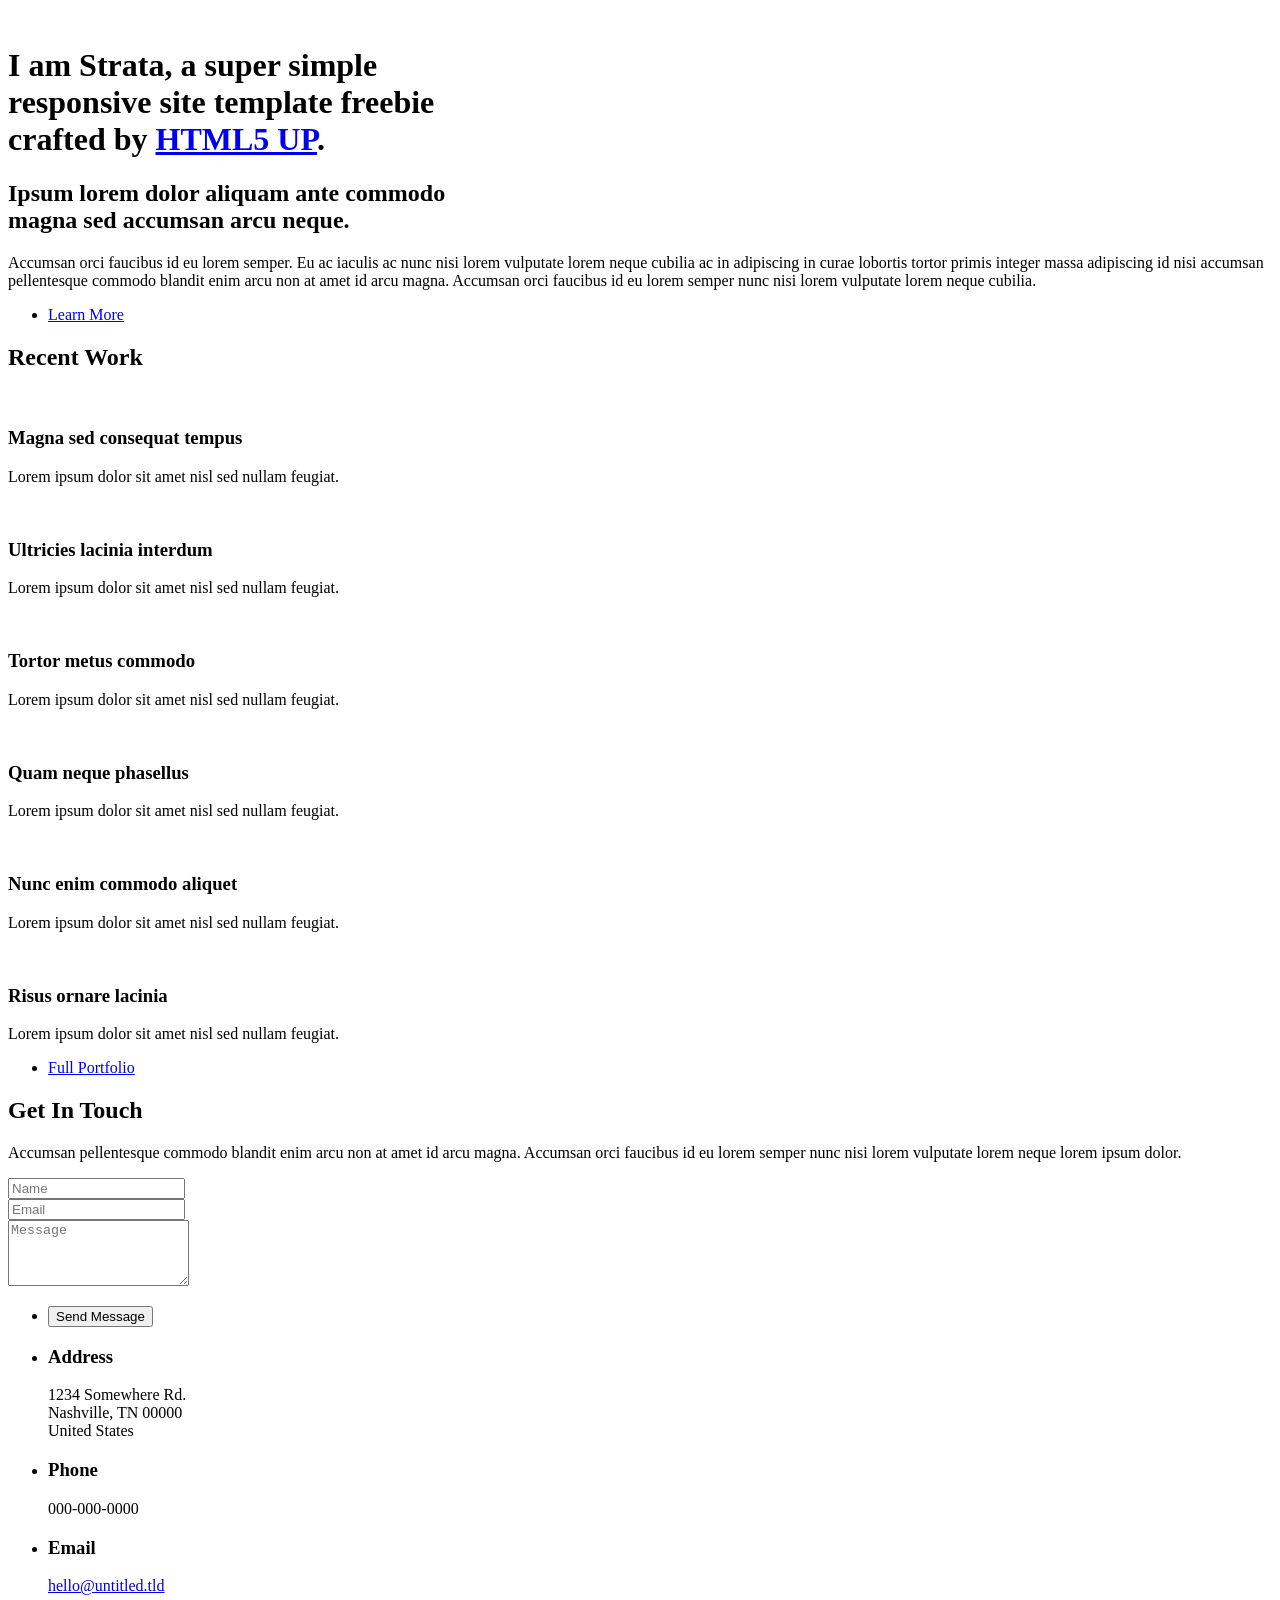
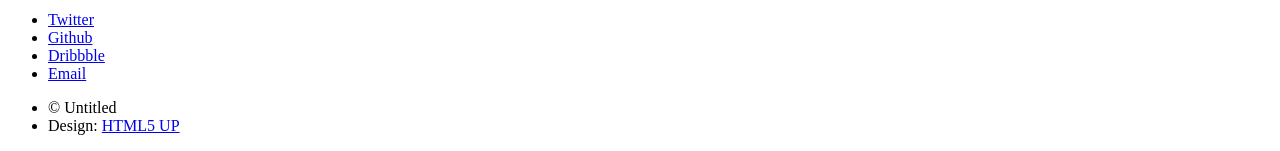
==== index.html @ 0e728449 "Add template" ====
<!DOCTYPE HTML>
<!--
	Strata by HTML5 UP
	html5up.net | @ajlkn
	Free for personal and commercial use under the CCA 3.0 license (html5up.net/license)
-->
<html>
	<head>
		<title>Strata by HTML5 UP</title>
		<meta charset="utf-8" />
		<meta name="viewport" content="width=device-width, initial-scale=1, user-scalable=no" />
		<link rel="stylesheet" href="assets/css/main.css" />
	</head>
	<body class="is-preload">

		<!-- Header -->
			<header id="header">
				<div class="inner">
					<a href="#" class="image avatar"><img src="images/avatar.jpg" alt="" /></a>
					<h1><strong>I am Strata</strong>, a super simple<br />
					responsive site template freebie<br />
					crafted by <a href="http://html5up.net">HTML5 UP</a>.</h1>
				</div>
			</header>

		<!-- Main -->
			<div id="main">

				<!-- One -->
					<section id="one">
						<header class="major">
							<h2>Ipsum lorem dolor aliquam ante commodo<br />
							magna sed accumsan arcu neque.</h2>
						</header>
						<p>Accumsan orci faucibus id eu lorem semper. Eu ac iaculis ac nunc nisi lorem vulputate lorem neque cubilia ac in adipiscing in curae lobortis tortor primis integer massa adipiscing id nisi accumsan pellentesque commodo blandit enim arcu non at amet id arcu magna. Accumsan orci faucibus id eu lorem semper nunc nisi lorem vulputate lorem neque cubilia.</p>
						<ul class="actions">
							<li><a href="#" class="button">Learn More</a></li>
						</ul>
					</section>

				<!-- Two -->
					<section id="two">
						<h2>Recent Work</h2>
						<div class="row">
							<article class="col-6 col-12-xsmall work-item">
								<a href="images/fulls/01.jpg" class="image fit thumb"><img src="images/thumbs/01.jpg" alt="" /></a>
								<h3>Magna sed consequat tempus</h3>
								<p>Lorem ipsum dolor sit amet nisl sed nullam feugiat.</p>
							</article>
							<article class="col-6 col-12-xsmall work-item">
								<a href="images/fulls/02.jpg" class="image fit thumb"><img src="images/thumbs/02.jpg" alt="" /></a>
								<h3>Ultricies lacinia interdum</h3>
								<p>Lorem ipsum dolor sit amet nisl sed nullam feugiat.</p>
							</article>
							<article class="col-6 col-12-xsmall work-item">
								<a href="images/fulls/03.jpg" class="image fit thumb"><img src="images/thumbs/03.jpg" alt="" /></a>
								<h3>Tortor metus commodo</h3>
								<p>Lorem ipsum dolor sit amet nisl sed nullam feugiat.</p>
							</article>
							<article class="col-6 col-12-xsmall work-item">
								<a href="images/fulls/04.jpg" class="image fit thumb"><img src="images/thumbs/04.jpg" alt="" /></a>
								<h3>Quam neque phasellus</h3>
								<p>Lorem ipsum dolor sit amet nisl sed nullam feugiat.</p>
							</article>
							<article class="col-6 col-12-xsmall work-item">
								<a href="images/fulls/05.jpg" class="image fit thumb"><img src="images/thumbs/05.jpg" alt="" /></a>
								<h3>Nunc enim commodo aliquet</h3>
								<p>Lorem ipsum dolor sit amet nisl sed nullam feugiat.</p>
							</article>
							<article class="col-6 col-12-xsmall work-item">
								<a href="images/fulls/06.jpg" class="image fit thumb"><img src="images/thumbs/06.jpg" alt="" /></a>
								<h3>Risus ornare lacinia</h3>
								<p>Lorem ipsum dolor sit amet nisl sed nullam feugiat.</p>
							</article>
						</div>
						<ul class="actions">
							<li><a href="#" class="button">Full Portfolio</a></li>
						</ul>
					</section>

				<!-- Three -->
					<section id="three">
						<h2>Get In Touch</h2>
						<p>Accumsan pellentesque commodo blandit enim arcu non at amet id arcu magna. Accumsan orci faucibus id eu lorem semper nunc nisi lorem vulputate lorem neque lorem ipsum dolor.</p>
						<div class="row">
							<div class="col-8 col-12-small">
								<form method="post" action="#">
									<div class="row gtr-uniform gtr-50">
										<div class="col-6 col-12-xsmall"><input type="text" name="name" id="name" placeholder="Name" /></div>
										<div class="col-6 col-12-xsmall"><input type="email" name="email" id="email" placeholder="Email" /></div>
										<div class="col-12"><textarea name="message" id="message" placeholder="Message" rows="4"></textarea></div>
									</div>
								</form>
								<ul class="actions">
									<li><input type="submit" value="Send Message" /></li>
								</ul>
							</div>
							<div class="col-4 col-12-small">
								<ul class="labeled-icons">
									<li>
										<h3 class="icon solid fa-home"><span class="label">Address</span></h3>
										1234 Somewhere Rd.<br />
										Nashville, TN 00000<br />
										United States
									</li>
									<li>
										<h3 class="icon solid fa-mobile-alt"><span class="label">Phone</span></h3>
										000-000-0000
									</li>
									<li>
										<h3 class="icon solid fa-envelope"><span class="label">Email</span></h3>
										<a href="#">hello@untitled.tld</a>
									</li>
								</ul>
							</div>
						</div>
					</section>

				<!-- Four -->
				<!--
					<section id="four">
						<h2>Elements</h2>

						<section>
							<h4>Text</h4>
							<p>This is <b>bold</b> and this is <strong>strong</strong>. This is <i>italic</i> and this is <em>emphasized</em>.
							This is <sup>superscript</sup> text and this is <sub>subscript</sub> text.
							This is <u>underlined</u> and this is code: <code>for (;;) { ... }</code>. Finally, <a href="#">this is a link</a>.</p>
							<hr />
							<header>
								<h4>Heading with a Subtitle</h4>
								<p>Lorem ipsum dolor sit amet nullam id egestas urna aliquam</p>
							</header>
							<p>Nunc lacinia ante nunc ac lobortis. Interdum adipiscing gravida odio porttitor sem non mi integer non faucibus ornare mi ut ante amet placerat aliquet. Volutpat eu sed ante lacinia sapien lorem accumsan varius montes viverra nibh in adipiscing blandit tempus accumsan.</p>
							<header>
								<h5>Heading with a Subtitle</h5>
								<p>Lorem ipsum dolor sit amet nullam id egestas urna aliquam</p>
							</header>
							<p>Nunc lacinia ante nunc ac lobortis. Interdum adipiscing gravida odio porttitor sem non mi integer non faucibus ornare mi ut ante amet placerat aliquet. Volutpat eu sed ante lacinia sapien lorem accumsan varius montes viverra nibh in adipiscing blandit tempus accumsan.</p>
							<hr />
							<h2>Heading Level 2</h2>
							<h3>Heading Level 3</h3>
							<h4>Heading Level 4</h4>
							<h5>Heading Level 5</h5>
							<h6>Heading Level 6</h6>
							<hr />
							<h5>Blockquote</h5>
							<blockquote>Fringilla nisl. Donec accumsan interdum nisi, quis tincidunt felis sagittis eget tempus euismod. Vestibulum ante ipsum primis in faucibus vestibulum. Blandit adipiscing eu felis iaculis volutpat ac adipiscing accumsan faucibus. Vestibulum ante ipsum primis in faucibus lorem ipsum dolor sit amet nullam adipiscing eu felis.</blockquote>
							<h5>Preformatted</h5>
							<pre><code>i = 0;

while (!deck.isInOrder()) {
print 'Iteration ' + i;
deck.shuffle();
i++;
}

print 'It took ' + i + ' iterations to sort the deck.';</code></pre>
						</section>

						<section>
							<h4>Lists</h4>
							<div class="row">
								<div class="col-6 col-12-xsmall">
									<h5>Unordered</h5>
									<ul>
										<li>Dolor pulvinar etiam magna etiam.</li>
										<li>Sagittis adipiscing lorem eleifend.</li>
										<li>Felis enim feugiat dolore viverra.</li>
									</ul>
									<h5>Alternate</h5>
									<ul class="alt">
										<li>Dolor pulvinar etiam magna etiam.</li>
										<li>Sagittis adipiscing lorem eleifend.</li>
										<li>Felis enim feugiat dolore viverra.</li>
									</ul>
								</div>
								<div class="col-6 col-12-xsmall">
									<h5>Ordered</h5>
									<ol>
										<li>Dolor pulvinar etiam magna etiam.</li>
										<li>Etiam vel felis at lorem sed viverra.</li>
										<li>Felis enim feugiat dolore viverra.</li>
										<li>Dolor pulvinar etiam magna etiam.</li>
										<li>Etiam vel felis at lorem sed viverra.</li>
										<li>Felis enim feugiat dolore viverra.</li>
									</ol>
									<h5>Icons</h5>
									<ul class="icons">
										<li><a href="#" class="icon brands fa-twitter"><span class="label">Twitter</span></a></li>
										<li><a href="#" class="icon brands fa-facebook-f"><span class="label">Facebook</span></a></li>
										<li><a href="#" class="icon brands fa-instagram"><span class="label">Instagram</span></a></li>
										<li><a href="#" class="icon brands fa-github"><span class="label">Github</span></a></li>
										<li><a href="#" class="icon brands fa-dribbble"><span class="label">Dribbble</span></a></li>
										<li><a href="#" class="icon brands fa-tumblr"><span class="label">Tumblr</span></a></li>
									</ul>
								</div>
							</div>
							<h5>Actions</h5>
							<ul class="actions">
								<li><a href="#" class="button primary">Default</a></li>
								<li><a href="#" class="button">Default</a></li>
							</ul>
							<ul class="actions small">
								<li><a href="#" class="button primary small">Small</a></li>
								<li><a href="#" class="button small">Small</a></li>
							</ul>
							<div class="row">
								<div class="col-6 col-12-small">
									<ul class="actions stacked">
										<li><a href="#" class="button primary">Default</a></li>
										<li><a href="#" class="button">Default</a></li>
									</ul>
								</div>
								<div class="col-6 col-12-small">
									<ul class="actions stacked">
										<li><a href="#" class="button primary small">Small</a></li>
										<li><a href="#" class="button small">Small</a></li>
									</ul>
								</div>
								<div class="col-6 col-12-small">
									<ul class="actions stacked">
										<li><a href="#" class="button primary fit">Default</a></li>
										<li><a href="#" class="button fit">Default</a></li>
									</ul>
								</div>
								<div class="col-6 col-12-small">
									<ul class="actions stacked">
										<li><a href="#" class="button primary small fit">Small</a></li>
										<li><a href="#" class="button small fit">Small</a></li>
									</ul>
								</div>
							</div>
						</section>

						<section>
							<h4>Table</h4>
							<h5>Default</h5>
							<div class="table-wrapper">
								<table>
									<thead>
										<tr>
											<th>Name</th>
											<th>Description</th>
											<th>Price</th>
										</tr>
									</thead>
									<tbody>
										<tr>
											<td>Item One</td>
											<td>Ante turpis integer aliquet porttitor.</td>
											<td>29.99</td>
										</tr>
										<tr>
											<td>Item Two</td>
											<td>Vis ac commodo adipiscing arcu aliquet.</td>
											<td>19.99</td>
										</tr>
										<tr>
											<td>Item Three</td>
											<td> Morbi faucibus arcu accumsan lorem.</td>
											<td>29.99</td>
										</tr>
										<tr>
											<td>Item Four</td>
											<td>Vitae integer tempus condimentum.</td>
											<td>19.99</td>
										</tr>
										<tr>
											<td>Item Five</td>
											<td>Ante turpis integer aliquet porttitor.</td>
											<td>29.99</td>
										</tr>
									</tbody>
									<tfoot>
										<tr>
											<td colspan="2"></td>
											<td>100.00</td>
										</tr>
									</tfoot>
								</table>
							</div>

							<h5>Alternate</h5>
							<div class="table-wrapper">
								<table class="alt">
									<thead>
										<tr>
											<th>Name</th>
											<th>Description</th>
											<th>Price</th>
										</tr>
									</thead>
									<tbody>
										<tr>
											<td>Item One</td>
											<td>Ante turpis integer aliquet porttitor.</td>
											<td>29.99</td>
										</tr>
										<tr>
											<td>Item Two</td>
											<td>Vis ac commodo adipiscing arcu aliquet.</td>
											<td>19.99</td>
										</tr>
										<tr>
											<td>Item Three</td>
											<td> Morbi faucibus arcu accumsan lorem.</td>
											<td>29.99</td>
										</tr>
										<tr>
											<td>Item Four</td>
											<td>Vitae integer tempus condimentum.</td>
											<td>19.99</td>
										</tr>
										<tr>
											<td>Item Five</td>
											<td>Ante turpis integer aliquet porttitor.</td>
											<td>29.99</td>
										</tr>
									</tbody>
									<tfoot>
										<tr>
											<td colspan="2"></td>
											<td>100.00</td>
										</tr>
									</tfoot>
								</table>
							</div>
						</section>

						<section>
							<h4>Buttons</h4>
							<ul class="actions">
								<li><a href="#" class="button primary">Primary</a></li>
								<li><a href="#" class="button">Default</a></li>
							</ul>
							<ul class="actions">
								<li><a href="#" class="button large">Large</a></li>
								<li><a href="#" class="button">Default</a></li>
								<li><a href="#" class="button small">Small</a></li>
							</ul>
							<ul class="actions fit">
								<li><a href="#" class="button primary fit">Fit</a></li>
								<li><a href="#" class="button fit">Fit</a></li>
							</ul>
							<ul class="actions fit small">
								<li><a href="#" class="button primary fit small">Fit + Small</a></li>
								<li><a href="#" class="button fit small">Fit + Small</a></li>
							</ul>
							<ul class="actions">
								<li><a href="#" class="button primary icon solid fa-download">Icon</a></li>
								<li><a href="#" class="button icon solid fa-download">Icon</a></li>
							</ul>
							<ul class="actions">
								<li><span class="button primary disabled">Primary</span></li>
								<li><span class="button disabled">Default</span></li>
							</ul>
						</section>

						<section>
							<h4>Form</h4>
							<form method="post" action="#">
								<div class="row gtr-uniform gtr-50">
									<div class="col-6 col-12-xsmall">
										<input type="text" name="demo-name" id="demo-name" value="" placeholder="Name" />
									</div>
									<div class="col-6 col-12-xsmall">
										<input type="email" name="demo-email" id="demo-email" value="" placeholder="Email" />
									</div>
									<div class="col-12">
										<select name="demo-category" id="demo-category">
											<option value="">- Category -</option>
											<option value="1">Manufacturing</option>
											<option value="1">Shipping</option>
											<option value="1">Administration</option>
											<option value="1">Human Resources</option>
										</select>
									</div>
									<div class="col-4 col-12-small">
										<input type="radio" id="demo-priority-low" name="demo-priority" checked>
										<label for="demo-priority-low">Low Priority</label>
									</div>
									<div class="col-4 col-12-small">
										<input type="radio" id="demo-priority-normal" name="demo-priority">
										<label for="demo-priority-normal">Normal Priority</label>
									</div>
									<div class="col-4 col-12-small">
										<input type="radio" id="demo-priority-high" name="demo-priority">
										<label for="demo-priority-high">High Priority</label>
									</div>
									<div class="col-6 col-12-small">
										<input type="checkbox" id="demo-copy" name="demo-copy">
										<label for="demo-copy">Email me a copy of this message</label>
									</div>
									<div class="col-6 col-12-small">
										<input type="checkbox" id="demo-human" name="demo-human" checked>
										<label for="demo-human">I am a human and not a robot</label>
									</div>
									<div class="col-12">
										<textarea name="demo-message" id="demo-message" placeholder="Enter your message" rows="6"></textarea>
									</div>
									<div class="col-12">
										<ul class="actions">
											<li><input type="submit" value="Send Message" class="primary" /></li>
											<li><input type="reset" value="Reset" /></li>
										</ul>
									</div>
								</div>
							</form>
						</section>

						<section>
							<h4>Image</h4>
							<h5>Fit</h5>
							<div class="box alt">
								<div class="row gtr-50 gtr-uniform">
									<div class="col-12"><span class="image fit"><img src="images/fulls/05.jpg" alt="" /></span></div>
									<div class="col-4"><span class="image fit"><img src="images/thumbs/01.jpg" alt="" /></span></div>
									<div class="col-4"><span class="image fit"><img src="images/thumbs/02.jpg" alt="" /></span></div>
									<div class="col-4"><span class="image fit"><img src="images/thumbs/03.jpg" alt="" /></span></div>
									<div class="col-4"><span class="image fit"><img src="images/thumbs/04.jpg" alt="" /></span></div>
									<div class="col-4"><span class="image fit"><img src="images/thumbs/05.jpg" alt="" /></span></div>
									<div class="col-4"><span class="image fit"><img src="images/thumbs/06.jpg" alt="" /></span></div>
									<div class="col-4"><span class="image fit"><img src="images/thumbs/03.jpg" alt="" /></span></div>
									<div class="col-4"><span class="image fit"><img src="images/thumbs/02.jpg" alt="" /></span></div>
									<div class="col-4"><span class="image fit"><img src="images/thumbs/01.jpg" alt="" /></span></div>
								</div>
							</div>
							<h5>Left &amp; Right</h5>
							<p><span class="image left"><img src="images/avatar.jpg" alt="" /></span>Fringilla nisl. Donec accumsan interdum nisi, quis tincidunt felis sagittis eget. tempus euismod. Vestibulum ante ipsum primis in faucibus vestibulum. Blandit adipiscing eu felis iaculis volutpat ac adipiscing accumsan eu faucibus. Integer ac pellentesque praesent tincidunt felis sagittis eget. tempus euismod. Vestibulum ante ipsum primis in faucibus vestibulum. Blandit adipiscing eu felis iaculis volutpat ac adipiscing accumsan eu faucibus. Integer ac pellentesque praesent. Donec accumsan interdum nisi, quis tincidunt felis sagittis eget. tempus euismod. Vestibulum ante ipsum primis in faucibus vestibulum. Blandit adipiscing eu felis iaculis volutpat ac adipiscing accumsan eu faucibus. Integer ac pellentesque praesent tincidunt felis sagittis eget. tempus euismod. Vestibulum ante ipsum primis in faucibus vestibulum. Blandit adipiscing eu felis iaculis volutpat ac adipiscing accumsan eu faucibus. Integer ac pellentesque praesent.</p>
							<p><span class="image right"><img src="images/avatar.jpg" alt="" /></span>Fringilla nisl. Donec accumsan interdum nisi, quis tincidunt felis sagittis eget. tempus euismod. Vestibulum ante ipsum primis in faucibus vestibulum. Blandit adipiscing eu felis iaculis volutpat ac adipiscing accumsan eu faucibus. Integer ac pellentesque praesent tincidunt felis sagittis eget. tempus euismod. Vestibulum ante ipsum primis in faucibus vestibulum. Blandit adipiscing eu felis iaculis volutpat ac adipiscing accumsan eu faucibus. Integer ac pellentesque praesent. Donec accumsan interdum nisi, quis tincidunt felis sagittis eget. tempus euismod. Vestibulum ante ipsum primis in faucibus vestibulum. Blandit adipiscing eu felis iaculis volutpat ac adipiscing accumsan eu faucibus. Integer ac pellentesque praesent tincidunt felis sagittis eget. tempus euismod. Vestibulum ante ipsum primis in faucibus vestibulum. Blandit adipiscing eu felis iaculis volutpat ac adipiscing accumsan eu faucibus. Integer ac pellentesque praesent.</p>
						</section>

					</section>
				-->

			</div>

		<!-- Footer -->
			<footer id="footer">
				<div class="inner">
					<ul class="icons">
						<li><a href="#" class="icon brands fa-twitter"><span class="label">Twitter</span></a></li>
						<li><a href="#" class="icon brands fa-github"><span class="label">Github</span></a></li>
						<li><a href="#" class="icon brands fa-dribbble"><span class="label">Dribbble</span></a></li>
						<li><a href="#" class="icon solid fa-envelope"><span class="label">Email</span></a></li>
					</ul>
					<ul class="copyright">
						<li>&copy; Untitled</li><li>Design: <a href="http://html5up.net">HTML5 UP</a></li>
					</ul>
				</div>
			</footer>

		<!-- Scripts -->
			<script src="assets/js/jquery.min.js"></script>
			<script src="assets/js/jquery.poptrox.min.js"></script>
			<script src="assets/js/browser.min.js"></script>
			<script src="assets/js/breakpoints.min.js"></script>
			<script src="assets/js/util.js"></script>
			<script src="assets/js/main.js"></script>

	</body>
</html>
---- assets/css/main.css ----
@import url("fontawesome-all.min.css");
@import url("https://fonts.googleapis.com/css?family=Source+Sans+Pro:400,400italic");

/*
	Strata by HTML5 UP
	html5up.net | @ajlkn
	Free for personal and commercial use under the CCA 3.0 license (html5up.net/license)
*/

html, body, div, span, applet, object,
iframe, h1, h2, h3, h4, h5, h6, p, blockquote,
pre, a, abbr, acronym, address, big, cite,
code, del, dfn, em, img, ins, kbd, q, s, samp,
small, strike, strong, sub, sup, tt, var, b,
u, i, center, dl, dt, dd, ol, ul, li, fieldset,
form, label, legend, table, caption, tbody,
tfoot, thead, tr, th, td, article, aside,
canvas, details, embed, figure, figcaption,
footer, header, hgroup, menu, nav, output, ruby,
section, summary, time, mark, audio, video {
	margin: 0;
	padding: 0;
	border: 0;
	font-size: 100%;
	font: inherit;
	vertical-align: baseline;}

article, aside, details, figcaption, figure,
footer, header, hgroup, menu, nav, section {
	display: block;}

body {
	line-height: 1;
}

ol, ul {
	list-style: none;
}

blockquote, q {
	quotes: none;
}

	blockquote:before, blockquote:after, q:before, q:after {
		content: '';
		content: none;
	}

table {
	border-collapse: collapse;
	border-spacing: 0;
}

body {
	-webkit-text-size-adjust: none;
}

mark {
	background-color: transparent;
	color: inherit;
}

input::-moz-focus-inner {
	border: 0;
	padding: 0;
}

input, select, textarea {
	-moz-appearance: none;
	-webkit-appearance: none;
	-ms-appearance: none;
	appearance: none;
}

/* Basic */

	html {
		box-sizing: border-box;
	}

	*, *:before, *:after {
		box-sizing: inherit;
	}

	body {
		background: #fff;
	}

		body.is-preload *, body.is-preload *:before, body.is-preload *:after {
			-moz-animation: none !important;
			-webkit-animation: none !important;
			-ms-animation: none !important;
			animation: none !important;
			-moz-transition: none !important;
			-webkit-transition: none !important;
			-ms-transition: none !important;
			transition: none !important;
		}

	body, input, select, textarea {
		color: #a2a2a2;
		font-family: "Source Sans Pro", Helvetica, sans-serif;
		font-size: 16pt;
		font-weight: 400;
		line-height: 1.75em;
	}

	a {
		-moz-transition: color 0.2s ease-in-out, border-color 0.2s ease-in-out;
		-webkit-transition: color 0.2s ease-in-out, border-color 0.2s ease-in-out;
		-ms-transition: color 0.2s ease-in-out, border-color 0.2s ease-in-out;
		transition: color 0.2s ease-in-out, border-color 0.2s ease-in-out;
		border-bottom: dotted 1px;
		color: #49bf9d;
		text-decoration: none;
	}

		a:hover {
			border-bottom-color: transparent;
			color: #49bf9d !important;
			text-decoration: none;
		}

	strong, b {
		color: #787878;
		font-weight: 400;
	}

	em, i {
		font-style: italic;
	}

	p {
		margin: 0 0 2em 0;
	}

	h1, h2, h3, h4, h5, h6 {
		color: #787878;
		font-weight: 400;
		line-height: 1em;
		margin: 0 0 1em 0;
	}

		h1 a, h2 a, h3 a, h4 a, h5 a, h6 a {
			color: inherit;
			text-decoration: none;
		}

	h1 {
		font-size: 2em;
		line-height: 1.5em;
	}

	h2 {
		font-size: 1.5em;
		line-height: 1.5em;
	}

	h3 {
		font-size: 1.25em;
		line-height: 1.5em;
	}

	h4 {
		font-size: 1.1em;
		line-height: 1.5em;
	}

	h5 {
		font-size: 0.9em;
		line-height: 1.5em;
	}

	h6 {
		font-size: 0.7em;
		line-height: 1.5em;
	}

	sub {
		font-size: 0.8em;
		position: relative;
		top: 0.5em;
	}

	sup {
		font-size: 0.8em;
		position: relative;
		top: -0.5em;
	}

	hr {
		border: 0;
		border-bottom: solid 2px #efefef;
		margin: 2em 0;
	}

		hr.major {
			margin: 3em 0;
		}

	blockquote {
		border-left: solid 6px #efefef;
		font-style: italic;
		margin: 0 0 2em 0;
		padding: 0.5em 0 0.5em 1.5em;
	}

	code {
		background: #f7f7f7;
		border-radius: 0.35em;
		border: solid 2px #efefef;
		font-family: "Courier New", monospace;
		font-size: 0.9em;
		margin: 0 0.25em;
		padding: 0.25em 0.65em;
	}

	pre {
		-webkit-overflow-scrolling: touch;
		font-family: "Courier New", monospace;
		font-size: 0.9em;
		margin: 0 0 2em 0;
	}

		pre code {
			display: block;
			line-height: 1.75em;
			padding: 1em 1.5em;
			overflow-x: auto;
		}

	.align-left {
		text-align: left;
	}

	.align-center {
		text-align: center;
	}

	.align-right {
		text-align: right;
	}

/* Container */

	.container {
		margin: 0 auto;
		max-width: calc(100% - 4em);
		width: 100%;
	}

		.container.xsmall {
			width: 25%;
		}

		.container.small {
			width: 50%;
		}

		.container.medium {
			width: 75%;
		}

		.container.large {
			width: 125%;
		}

		.container.xlarge {
			width: 150%;
		}

		.container.max {
			width: 100%;
		}

		@media screen and (max-width: 980px) {

			.container {
				width: 100% !important;
				max-width: 100% !important;
			}

		}

		@media screen and (max-width: 480px) {

			.container {
				max-width: calc(100% - 3em);
			}

		}

/* Row */

	.row {
		display: flex;
		flex-wrap: wrap;
		box-sizing: border-box;
		align-items: stretch;
	}

		.row > * {
			box-sizing: border-box;
		}

		.row.gtr-uniform > * > :last-child {
			margin-bottom: 0;
		}

		.row.aln-left {
			justify-content: flex-start;
		}

		.row.aln-center {
			justify-content: center;
		}

		.row.aln-right {
			justify-content: flex-end;
		}

		.row.aln-top {
			align-items: flex-start;
		}

		.row.aln-middle {
			align-items: center;
		}

		.row.aln-bottom {
			align-items: flex-end;
		}

		.row > .imp {
			order: -1;
		}

		.row > .col-1 {
			width: 8.33333%;
		}

		.row > .off-1 {
			margin-left: 8.33333%;
		}

		.row > .col-2 {
			width: 16.66667%;
		}

		.row > .off-2 {
			margin-left: 16.66667%;
		}

		.row > .col-3 {
			width: 25%;
		}

		.row > .off-3 {
			margin-left: 25%;
		}

		.row > .col-4 {
			width: 33.33333%;
		}

		.row > .off-4 {
			margin-left: 33.33333%;
		}

		.row > .col-5 {
			width: 41.66667%;
		}

		.row > .off-5 {
			margin-left: 41.66667%;
		}

		.row > .col-6 {
			width: 50%;
		}

		.row > .off-6 {
			margin-left: 50%;
		}

		.row > .col-7 {
			width: 58.33333%;
		}

		.row > .off-7 {
			margin-left: 58.33333%;
		}

		.row > .col-8 {
			width: 66.66667%;
		}

		.row > .off-8 {
			margin-left: 66.66667%;
		}

		.row > .col-9 {
			width: 75%;
		}

		.row > .off-9 {
			margin-left: 75%;
		}

		.row > .col-10 {
			width: 83.33333%;
		}

		.row > .off-10 {
			margin-left: 83.33333%;
		}

		.row > .col-11 {
			width: 91.66667%;
		}

		.row > .off-11 {
			margin-left: 91.66667%;
		}

		.row > .col-12 {
			width: 100%;
		}

		.row > .off-12 {
			margin-left: 100%;
		}

		.row.gtr-0 {
			margin-top: 0;
			margin-left: 0em;
		}

			.row.gtr-0 > * {
				padding: 0 0 0 0em;
			}

			.row.gtr-0.gtr-uniform {
				margin-top: 0em;
			}

				.row.gtr-0.gtr-uniform > * {
					padding-top: 0em;
				}

		.row.gtr-25 {
			margin-top: 0;
			margin-left: -0.625em;
		}

			.row.gtr-25 > * {
				padding: 0 0 0 0.625em;
			}

			.row.gtr-25.gtr-uniform {
				margin-top: -0.625em;
			}

				.row.gtr-25.gtr-uniform > * {
					padding-top: 0.625em;
				}

		.row.gtr-50 {
			margin-top: 0;
			margin-left: -1.25em;
		}

			.row.gtr-50 > * {
				padding: 0 0 0 1.25em;
			}

			.row.gtr-50.gtr-uniform {
				margin-top: -1.25em;
			}

				.row.gtr-50.gtr-uniform > * {
					padding-top: 1.25em;
				}

		.row {
			margin-top: 0;
			margin-left: -2.5em;
		}

			.row > * {
				padding: 0 0 0 2.5em;
			}

			.row.gtr-uniform {
				margin-top: -2.5em;
			}

				.row.gtr-uniform > * {
					padding-top: 2.5em;
				}

		.row.gtr-150 {
			margin-top: 0;
			margin-left: -3.75em;
		}

			.row.gtr-150 > * {
				padding: 0 0 0 3.75em;
			}

			.row.gtr-150.gtr-uniform {
				margin-top: -3.75em;
			}

				.row.gtr-150.gtr-uniform > * {
					padding-top: 3.75em;
				}

		.row.gtr-200 {
			margin-top: 0;
			margin-left: -5em;
		}

			.row.gtr-200 > * {
				padding: 0 0 0 5em;
			}

			.row.gtr-200.gtr-uniform {
				margin-top: -5em;
			}

				.row.gtr-200.gtr-uniform > * {
					padding-top: 5em;
				}

		@media screen and (max-width: 1800px) {

			.row {
				display: flex;
				flex-wrap: wrap;
				box-sizing: border-box;
				align-items: stretch;
			}

				.row > * {
					box-sizing: border-box;
				}

				.row.gtr-uniform > * > :last-child {
					margin-bottom: 0;
				}

				.row.aln-left {
					justify-content: flex-start;
				}

				.row.aln-center {
					justify-content: center;
				}

				.row.aln-right {
					justify-content: flex-end;
				}

				.row.aln-top {
					align-items: flex-start;
				}

				.row.aln-middle {
					align-items: center;
				}

				.row.aln-bottom {
					align-items: flex-end;
				}

				.row > .imp-xlarge {
					order: -1;
				}

				.row > .col-1-xlarge {
					width: 8.33333%;
				}

				.row > .off-1-xlarge {
					margin-left: 8.33333%;
				}

				.row > .col-2-xlarge {
					width: 16.66667%;
				}

				.row > .off-2-xlarge {
					margin-left: 16.66667%;
				}

				.row > .col-3-xlarge {
					width: 25%;
				}

				.row > .off-3-xlarge {
					margin-left: 25%;
				}

				.row > .col-4-xlarge {
					width: 33.33333%;
				}

				.row > .off-4-xlarge {
					margin-left: 33.33333%;
				}

				.row > .col-5-xlarge {
					width: 41.66667%;
				}

				.row > .off-5-xlarge {
					margin-left: 41.66667%;
				}

				.row > .col-6-xlarge {
					width: 50%;
				}

				.row > .off-6-xlarge {
					margin-left: 50%;
				}

				.row > .col-7-xlarge {
					width: 58.33333%;
				}

				.row > .off-7-xlarge {
					margin-left: 58.33333%;
				}

				.row > .col-8-xlarge {
					width: 66.66667%;
				}

				.row > .off-8-xlarge {
					margin-left: 66.66667%;
				}

				.row > .col-9-xlarge {
					width: 75%;
				}

				.row > .off-9-xlarge {
					margin-left: 75%;
				}

				.row > .col-10-xlarge {
					width: 83.33333%;
				}

				.row > .off-10-xlarge {
					margin-left: 83.33333%;
				}

				.row > .col-11-xlarge {
					width: 91.66667%;
				}

				.row > .off-11-xlarge {
					margin-left: 91.66667%;
				}

				.row > .col-12-xlarge {
					width: 100%;
				}

				.row > .off-12-xlarge {
					margin-left: 100%;
				}

				.row.gtr-0 {
					margin-top: 0;
					margin-left: 0em;
				}

					.row.gtr-0 > * {
						padding: 0 0 0 0em;
					}

					.row.gtr-0.gtr-uniform {
						margin-top: 0em;
					}

						.row.gtr-0.gtr-uniform > * {
							padding-top: 0em;
						}

				.row.gtr-25 {
					margin-top: 0;
					margin-left: -0.625em;
				}

					.row.gtr-25 > * {
						padding: 0 0 0 0.625em;
					}

					.row.gtr-25.gtr-uniform {
						margin-top: -0.625em;
					}

						.row.gtr-25.gtr-uniform > * {
							padding-top: 0.625em;
						}

				.row.gtr-50 {
					margin-top: 0;
					margin-left: -1.25em;
				}

					.row.gtr-50 > * {
						padding: 0 0 0 1.25em;
					}

					.row.gtr-50.gtr-uniform {
						margin-top: -1.25em;
					}

						.row.gtr-50.gtr-uniform > * {
							padding-top: 1.25em;
						}

				.row {
					margin-top: 0;
					margin-left: -2.5em;
				}

					.row > * {
						padding: 0 0 0 2.5em;
					}

					.row.gtr-uniform {
						margin-top: -2.5em;
					}

						.row.gtr-uniform > * {
							padding-top: 2.5em;
						}

				.row.gtr-150 {
					margin-top: 0;
					margin-left: -3.75em;
				}

					.row.gtr-150 > * {
						padding: 0 0 0 3.75em;
					}

					.row.gtr-150.gtr-uniform {
						margin-top: -3.75em;
					}

						.row.gtr-150.gtr-uniform > * {
							padding-top: 3.75em;
						}

				.row.gtr-200 {
					margin-top: 0;
					margin-left: -5em;
				}

					.row.gtr-200 > * {
						padding: 0 0 0 5em;
					}

					.row.gtr-200.gtr-uniform {
						margin-top: -5em;
					}

						.row.gtr-200.gtr-uniform > * {
							padding-top: 5em;
						}

		}

		@media screen and (max-width: 1280px) {

			.row {
				display: flex;
				flex-wrap: wrap;
				box-sizing: border-box;
				align-items: stretch;
			}

				.row > * {
					box-sizing: border-box;
				}

				.row.gtr-uniform > * > :last-child {
					margin-bottom: 0;
				}

				.row.aln-left {
					justify-content: flex-start;
				}

				.row.aln-center {
					justify-content: center;
				}

				.row.aln-right {
					justify-content: flex-end;
				}

				.row.aln-top {
					align-items: flex-start;
				}

				.row.aln-middle {
					align-items: center;
				}

				.row.aln-bottom {
					align-items: flex-end;
				}

				.row > .imp-large {
					order: -1;
				}

				.row > .col-1-large {
					width: 8.33333%;
				}

				.row > .off-1-large {
					margin-left: 8.33333%;
				}

				.row > .col-2-large {
					width: 16.66667%;
				}

				.row > .off-2-large {
					margin-left: 16.66667%;
				}

				.row > .col-3-large {
					width: 25%;
				}

				.row > .off-3-large {
					margin-left: 25%;
				}

				.row > .col-4-large {
					width: 33.33333%;
				}

				.row > .off-4-large {
					margin-left: 33.33333%;
				}

				.row > .col-5-large {
					width: 41.66667%;
				}

				.row > .off-5-large {
					margin-left: 41.66667%;
				}

				.row > .col-6-large {
					width: 50%;
				}

				.row > .off-6-large {
					margin-left: 50%;
				}

				.row > .col-7-large {
					width: 58.33333%;
				}

				.row > .off-7-large {
					margin-left: 58.33333%;
				}

				.row > .col-8-large {
					width: 66.66667%;
				}

				.row > .off-8-large {
					margin-left: 66.66667%;
				}

				.row > .col-9-large {
					width: 75%;
				}

				.row > .off-9-large {
					margin-left: 75%;
				}

				.row > .col-10-large {
					width: 83.33333%;
				}

				.row > .off-10-large {
					margin-left: 83.33333%;
				}

				.row > .col-11-large {
					width: 91.66667%;
				}

				.row > .off-11-large {
					margin-left: 91.66667%;
				}

				.row > .col-12-large {
					width: 100%;
				}

				.row > .off-12-large {
					margin-left: 100%;
				}

				.row.gtr-0 {
					margin-top: 0;
					margin-left: 0em;
				}

					.row.gtr-0 > * {
						padding: 0 0 0 0em;
					}

					.row.gtr-0.gtr-uniform {
						margin-top: 0em;
					}

						.row.gtr-0.gtr-uniform > * {
							padding-top: 0em;
						}

				.row.gtr-25 {
					margin-top: 0;
					margin-left: -0.5em;
				}

					.row.gtr-25 > * {
						padding: 0 0 0 0.5em;
					}

					.row.gtr-25.gtr-uniform {
						margin-top: -0.5em;
					}

						.row.gtr-25.gtr-uniform > * {
							padding-top: 0.5em;
						}

				.row.gtr-50 {
					margin-top: 0;
					margin-left: -1em;
				}

					.row.gtr-50 > * {
						padding: 0 0 0 1em;
					}

					.row.gtr-50.gtr-uniform {
						margin-top: -1em;
					}

						.row.gtr-50.gtr-uniform > * {
							padding-top: 1em;
						}

				.row {
					margin-top: 0;
					margin-left: -2em;
				}

					.row > * {
						padding: 0 0 0 2em;
					}

					.row.gtr-uniform {
						margin-top: -2em;
					}

						.row.gtr-uniform > * {
							padding-top: 2em;
						}

				.row.gtr-150 {
					margin-top: 0;
					margin-left: -3em;
				}

					.row.gtr-150 > * {
						padding: 0 0 0 3em;
					}

					.row.gtr-150.gtr-uniform {
						margin-top: -3em;
					}

						.row.gtr-150.gtr-uniform > * {
							padding-top: 3em;
						}

				.row.gtr-200 {
					margin-top: 0;
					margin-left: -4em;
				}

					.row.gtr-200 > * {
						padding: 0 0 0 4em;
					}

					.row.gtr-200.gtr-uniform {
						margin-top: -4em;
					}

						.row.gtr-200.gtr-uniform > * {
							padding-top: 4em;
						}

		}

		@media screen and (max-width: 980px) {

			.row {
				display: flex;
				flex-wrap: wrap;
				box-sizing: border-box;
				align-items: stretch;
			}

				.row > * {
					box-sizing: border-box;
				}

				.row.gtr-uniform > * > :last-child {
					margin-bottom: 0;
				}

				.row.aln-left {
					justify-content: flex-start;
				}

				.row.aln-center {
					justify-content: center;
				}

				.row.aln-right {
					justify-content: flex-end;
				}

				.row.aln-top {
					align-items: flex-start;
				}

				.row.aln-middle {
					align-items: center;
				}

				.row.aln-bottom {
					align-items: flex-end;
				}

				.row > .imp-medium {
					order: -1;
				}

				.row > .col-1-medium {
					width: 8.33333%;
				}

				.row > .off-1-medium {
					margin-left: 8.33333%;
				}

				.row > .col-2-medium {
					width: 16.66667%;
				}

				.row > .off-2-medium {
					margin-left: 16.66667%;
				}

				.row > .col-3-medium {
					width: 25%;
				}

				.row > .off-3-medium {
					margin-left: 25%;
				}

				.row > .col-4-medium {
					width: 33.33333%;
				}

				.row > .off-4-medium {
					margin-left: 33.33333%;
				}

				.row > .col-5-medium {
					width: 41.66667%;
				}

				.row > .off-5-medium {
					margin-left: 41.66667%;
				}

				.row > .col-6-medium {
					width: 50%;
				}

				.row > .off-6-medium {
					margin-left: 50%;
				}

				.row > .col-7-medium {
					width: 58.33333%;
				}

				.row > .off-7-medium {
					margin-left: 58.33333%;
				}

				.row > .col-8-medium {
					width: 66.66667%;
				}

				.row > .off-8-medium {
					margin-left: 66.66667%;
				}

				.row > .col-9-medium {
					width: 75%;
				}

				.row > .off-9-medium {
					margin-left: 75%;
				}

				.row > .col-10-medium {
					width: 83.33333%;
				}

				.row > .off-10-medium {
					margin-left: 83.33333%;
				}

				.row > .col-11-medium {
					width: 91.66667%;
				}

				.row > .off-11-medium {
					margin-left: 91.66667%;
				}

				.row > .col-12-medium {
					width: 100%;
				}

				.row > .off-12-medium {
					margin-left: 100%;
				}

				.row.gtr-0 {
					margin-top: 0;
					margin-left: 0em;
				}

					.row.gtr-0 > * {
						padding: 0 0 0 0em;
					}

					.row.gtr-0.gtr-uniform {
						margin-top: 0em;
					}

						.row.gtr-0.gtr-uniform > * {
							padding-top: 0em;
						}

				.row.gtr-25 {
					margin-top: 0;
					margin-left: -0.5em;
				}

					.row.gtr-25 > * {
						padding: 0 0 0 0.5em;
					}

					.row.gtr-25.gtr-uniform {
						margin-top: -0.5em;
					}

						.row.gtr-25.gtr-uniform > * {
							padding-top: 0.5em;
						}

				.row.gtr-50 {
					margin-top: 0;
					margin-left: -1em;
				}

					.row.gtr-50 > * {
						padding: 0 0 0 1em;
					}

					.row.gtr-50.gtr-uniform {
						margin-top: -1em;
					}

						.row.gtr-50.gtr-uniform > * {
							padding-top: 1em;
						}

				.row {
					margin-top: 0;
					margin-left: -2em;
				}

					.row > * {
						padding: 0 0 0 2em;
					}

					.row.gtr-uniform {
						margin-top: -2em;
					}

						.row.gtr-uniform > * {
							padding-top: 2em;
						}

				.row.gtr-150 {
					margin-top: 0;
					margin-left: -3em;
				}

					.row.gtr-150 > * {
						padding: 0 0 0 3em;
					}

					.row.gtr-150.gtr-uniform {
						margin-top: -3em;
					}

						.row.gtr-150.gtr-uniform > * {
							padding-top: 3em;
						}

				.row.gtr-200 {
					margin-top: 0;
					margin-left: -4em;
				}

					.row.gtr-200 > * {
						padding: 0 0 0 4em;
					}

					.row.gtr-200.gtr-uniform {
						margin-top: -4em;
					}

						.row.gtr-200.gtr-uniform > * {
							padding-top: 4em;
						}

		}

		@media screen and (max-width: 736px) {

			.row {
				display: flex;
				flex-wrap: wrap;
				box-sizing: border-box;
				align-items: stretch;
			}

				.row > * {
					box-sizing: border-box;
				}

				.row.gtr-uniform > * > :last-child {
					margin-bottom: 0;
				}

				.row.aln-left {
					justify-content: flex-start;
				}

				.row.aln-center {
					justify-content: center;
				}

				.row.aln-right {
					justify-content: flex-end;
				}

				.row.aln-top {
					align-items: flex-start;
				}

				.row.aln-middle {
					align-items: center;
				}

				.row.aln-bottom {
					align-items: flex-end;
				}

				.row > .imp-small {
					order: -1;
				}

				.row > .col-1-small {
					width: 8.33333%;
				}

				.row > .off-1-small {
					margin-left: 8.33333%;
				}

				.row > .col-2-small {
					width: 16.66667%;
				}

				.row > .off-2-small {
					margin-left: 16.66667%;
				}

				.row > .col-3-small {
					width: 25%;
				}

				.row > .off-3-small {
					margin-left: 25%;
				}

				.row > .col-4-small {
					width: 33.33333%;
				}

				.row > .off-4-small {
					margin-left: 33.33333%;
				}

				.row > .col-5-small {
					width: 41.66667%;
				}

				.row > .off-5-small {
					margin-left: 41.66667%;
				}

				.row > .col-6-small {
					width: 50%;
				}

				.row > .off-6-small {
					margin-left: 50%;
				}

				.row > .col-7-small {
					width: 58.33333%;
				}

				.row > .off-7-small {
					margin-left: 58.33333%;
				}

				.row > .col-8-small {
					width: 66.66667%;
				}

				.row > .off-8-small {
					margin-left: 66.66667%;
				}

				.row > .col-9-small {
					width: 75%;
				}

				.row > .off-9-small {
					margin-left: 75%;
				}

				.row > .col-10-small {
					width: 83.33333%;
				}

				.row > .off-10-small {
					margin-left: 83.33333%;
				}

				.row > .col-11-small {
					width: 91.66667%;
				}

				.row > .off-11-small {
					margin-left: 91.66667%;
				}

				.row > .col-12-small {
					width: 100%;
				}

				.row > .off-12-small {
					margin-left: 100%;
				}

				.row.gtr-0 {
					margin-top: 0;
					margin-left: 0em;
				}

					.row.gtr-0 > * {
						padding: 0 0 0 0em;
					}

					.row.gtr-0.gtr-uniform {
						margin-top: 0em;
					}

						.row.gtr-0.gtr-uniform > * {
							padding-top: 0em;
						}

				.row.gtr-25 {
					margin-top: 0;
					margin-left: -0.375em;
				}

					.row.gtr-25 > * {
						padding: 0 0 0 0.375em;
					}

					.row.gtr-25.gtr-uniform {
						margin-top: -0.375em;
					}

						.row.gtr-25.gtr-uniform > * {
							padding-top: 0.375em;
						}

				.row.gtr-50 {
					margin-top: 0;
					margin-left: -0.75em;
				}

					.row.gtr-50 > * {
						padding: 0 0 0 0.75em;
					}

					.row.gtr-50.gtr-uniform {
						margin-top: -0.75em;
					}

						.row.gtr-50.gtr-uniform > * {
							padding-top: 0.75em;
						}

				.row {
					margin-top: 0;
					margin-left: -1.5em;
				}

					.row > * {
						padding: 0 0 0 1.5em;
					}

					.row.gtr-uniform {
						margin-top: -1.5em;
					}

						.row.gtr-uniform > * {
							padding-top: 1.5em;
						}

				.row.gtr-150 {
					margin-top: 0;
					margin-left: -2.25em;
				}

					.row.gtr-150 > * {
						padding: 0 0 0 2.25em;
					}

					.row.gtr-150.gtr-uniform {
						margin-top: -2.25em;
					}

						.row.gtr-150.gtr-uniform > * {
							padding-top: 2.25em;
						}

				.row.gtr-200 {
					margin-top: 0;
					margin-left: -3em;
				}

					.row.gtr-200 > * {
						padding: 0 0 0 3em;
					}

					.row.gtr-200.gtr-uniform {
						margin-top: -3em;
					}

						.row.gtr-200.gtr-uniform > * {
							padding-top: 3em;
						}

		}

		@media screen and (max-width: 480px) {

			.row {
				display: flex;
				flex-wrap: wrap;
				box-sizing: border-box;
				align-items: stretch;
			}

				.row > * {
					box-sizing: border-box;
				}

				.row.gtr-uniform > * > :last-child {
					margin-bottom: 0;
				}

				.row.aln-left {
					justify-content: flex-start;
				}

				.row.aln-center {
					justify-content: center;
				}

				.row.aln-right {
					justify-content: flex-end;
				}

				.row.aln-top {
					align-items: flex-start;
				}

				.row.aln-middle {
					align-items: center;
				}

				.row.aln-bottom {
					align-items: flex-end;
				}

				.row > .imp-xsmall {
					order: -1;
				}

				.row > .col-1-xsmall {
					width: 8.33333%;
				}

				.row > .off-1-xsmall {
					margin-left: 8.33333%;
				}

				.row > .col-2-xsmall {
					width: 16.66667%;
				}

				.row > .off-2-xsmall {
					margin-left: 16.66667%;
				}

				.row > .col-3-xsmall {
					width: 25%;
				}

				.row > .off-3-xsmall {
					margin-left: 25%;
				}

				.row > .col-4-xsmall {
					width: 33.33333%;
				}

				.row > .off-4-xsmall {
					margin-left: 33.33333%;
				}

				.row > .col-5-xsmall {
					width: 41.66667%;
				}

				.row > .off-5-xsmall {
					margin-left: 41.66667%;
				}

				.row > .col-6-xsmall {
					width: 50%;
				}

				.row > .off-6-xsmall {
					margin-left: 50%;
				}

				.row > .col-7-xsmall {
					width: 58.33333%;
				}

				.row > .off-7-xsmall {
					margin-left: 58.33333%;
				}

				.row > .col-8-xsmall {
					width: 66.66667%;
				}

				.row > .off-8-xsmall {
					margin-left: 66.66667%;
				}

				.row > .col-9-xsmall {
					width: 75%;
				}

				.row > .off-9-xsmall {
					margin-left: 75%;
				}

				.row > .col-10-xsmall {
					width: 83.33333%;
				}

				.row > .off-10-xsmall {
					margin-left: 83.33333%;
				}

				.row > .col-11-xsmall {
					width: 91.66667%;
				}

				.row > .off-11-xsmall {
					margin-left: 91.66667%;
				}

				.row > .col-12-xsmall {
					width: 100%;
				}

				.row > .off-12-xsmall {
					margin-left: 100%;
				}

				.row.gtr-0 {
					margin-top: 0;
					margin-left: 0em;
				}

					.row.gtr-0 > * {
						padding: 0 0 0 0em;
					}

					.row.gtr-0.gtr-uniform {
						margin-top: 0em;
					}

						.row.gtr-0.gtr-uniform > * {
							padding-top: 0em;
						}

				.row.gtr-25 {
					margin-top: 0;
					margin-left: -0.375em;
				}

					.row.gtr-25 > * {
						padding: 0 0 0 0.375em;
					}

					.row.gtr-25.gtr-uniform {
						margin-top: -0.375em;
					}

						.row.gtr-25.gtr-uniform > * {
							padding-top: 0.375em;
						}

				.row.gtr-50 {
					margin-top: 0;
					margin-left: -0.75em;
				}

					.row.gtr-50 > * {
						padding: 0 0 0 0.75em;
					}

					.row.gtr-50.gtr-uniform {
						margin-top: -0.75em;
					}

						.row.gtr-50.gtr-uniform > * {
							padding-top: 0.75em;
						}

				.row {
					margin-top: 0;
					margin-left: -1.5em;
				}

					.row > * {
						padding: 0 0 0 1.5em;
					}

					.row.gtr-uniform {
						margin-top: -1.5em;
					}

						.row.gtr-uniform > * {
							padding-top: 1.5em;
						}

				.row.gtr-150 {
					margin-top: 0;
					margin-left: -2.25em;
				}

					.row.gtr-150 > * {
						padding: 0 0 0 2.25em;
					}

					.row.gtr-150.gtr-uniform {
						margin-top: -2.25em;
					}

						.row.gtr-150.gtr-uniform > * {
							padding-top: 2.25em;
						}

				.row.gtr-200 {
					margin-top: 0;
					margin-left: -3em;
				}

					.row.gtr-200 > * {
						padding: 0 0 0 3em;
					}

					.row.gtr-200.gtr-uniform {
						margin-top: -3em;
					}

						.row.gtr-200.gtr-uniform > * {
							padding-top: 3em;
						}

		}

/* Section/Article */

	section.special, article.special {
		text-align: center;
	}

	header p {
		color: #b2b2b2;
		position: relative;
		margin: 0 0 1.5em 0;
	}

	header h2 + p {
		font-size: 1.25em;
		margin-top: -1em;
		line-height: 1.5em;
	}

	header h3 + p {
		font-size: 1.1em;
		margin-top: -0.8em;
		line-height: 1.5em;
	}

	header h4 + p,
	header h5 + p,
	header h6 + p {
		font-size: 0.9em;
		margin-top: -0.6em;
		line-height: 1.5em;
	}

	header.major h2 {
		font-size: 2em;
	}

/* Form */

	form {
		margin: 0 0 2em 0;
	}

	label {
		color: #787878;
		display: block;
		font-size: 0.9em;
		font-weight: 400;
		margin: 0 0 1em 0;
	}

	input[type="text"],
	input[type="password"],
	input[type="email"],
	select,
	textarea {
		-moz-appearance: none;
		-webkit-appearance: none;
		-ms-appearance: none;
		appearance: none;
		background: #f7f7f7;
		border-radius: 0.35em;
		border: solid 2px transparent;
		color: inherit;
		display: block;
		outline: 0;
		padding: 0 0.75em;
		text-decoration: none;
		width: 100%;
	}

		input[type="text"]:invalid,
		input[type="password"]:invalid,
		input[type="email"]:invalid,
		select:invalid,
		textarea:invalid {
			box-shadow: none;
		}

		input[type="text"]:focus,
		input[type="password"]:focus,
		input[type="email"]:focus,
		select:focus,
		textarea:focus {
			border-color: #49bf9d;
		}

	select {
		background-image: url("data:image/svg+xml;charset=utf8,%3Csvg xmlns='http://www.w3.org/2000/svg' width='40' height='40' preserveAspectRatio='none' viewBox='0 0 40 40'%3E%3Cpath d='M9.4,12.3l10.4,10.4l10.4-10.4c0.2-0.2,0.5-0.4,0.9-0.4c0.3,0,0.6,0.1,0.9,0.4l3.3,3.3c0.2,0.2,0.4,0.5,0.4,0.9 c0,0.4-0.1,0.6-0.4,0.9L20.7,31.9c-0.2,0.2-0.5,0.4-0.9,0.4c-0.3,0-0.6-0.1-0.9-0.4L4.3,17.3c-0.2-0.2-0.4-0.5-0.4-0.9 c0-0.4,0.1-0.6,0.4-0.9l3.3-3.3c0.2-0.2,0.5-0.4,0.9-0.4S9.1,12.1,9.4,12.3z' fill='%23dfdfdf' /%3E%3C/svg%3E");
		background-size: 1.25rem;
		background-repeat: no-repeat;
		background-position: calc(100% - 1rem) center;
		height: 2.75em;
		padding-right: 2.75em;
		text-overflow: ellipsis;
	}

		select option {
			color: #787878;
			background: #fff;
		}

		select:focus::-ms-value {
			background-color: transparent;
		}

		select::-ms-expand {
			display: none;
		}

	input[type="text"],
	input[type="password"],
	input[type="email"],
	select {
		height: 2.75em;
	}

	textarea {
		padding: 0.75em;
	}

	input[type="checkbox"],
	input[type="radio"] {
		-moz-appearance: none;
		-webkit-appearance: none;
		-ms-appearance: none;
		appearance: none;
		display: block;
		float: left;
		margin-right: -2em;
		opacity: 0;
		width: 1em;
		z-index: -1;
	}

		input[type="checkbox"] + label,
		input[type="radio"] + label {
			text-decoration: none;
			color: #a2a2a2;
			cursor: pointer;
			display: inline-block;
			font-size: 1em;
			font-weight: 400;
			padding-left: 2.4em;
			padding-right: 0.75em;
			position: relative;
		}

			input[type="checkbox"] + label:before,
			input[type="radio"] + label:before {
				-moz-osx-font-smoothing: grayscale;
				-webkit-font-smoothing: antialiased;
				display: inline-block;
				font-style: normal;
				font-variant: normal;
				text-rendering: auto;
				line-height: 1;
				text-transform: none !important;
				font-family: 'Font Awesome 5 Free';
				font-weight: 900;
			}

			input[type="checkbox"] + label:before,
			input[type="radio"] + label:before {
				background: #f7f7f7;
				border-radius: 0.35em;
				border: solid 2px transparent;
				content: '';
				display: inline-block;
				font-size: 0.8em;
				height: 2.0625em;
				left: 0;
				line-height: 1.85625em;
				position: absolute;
				text-align: center;
				top: 0;
				width: 2.0625em;
			}

		input[type="checkbox"]:checked + label:before,
		input[type="radio"]:checked + label:before {
			background: #787878;
			border-color: #787878;
			color: #fff;
			content: '\f00c';
		}

		input[type="checkbox"]:focus + label:before,
		input[type="radio"]:focus + label:before {
			border-color: #49bf9d;
		}

	input[type="checkbox"] + label:before {
		border-radius: 0.35em;
	}

	input[type="radio"] + label:before {
		border-radius: 100%;
	}

	::-webkit-input-placeholder {
		color: #b2b2b2 !important;
		opacity: 1.0;
	}

	:-moz-placeholder {
		color: #b2b2b2 !important;
		opacity: 1.0;
	}

	::-moz-placeholder {
		color: #b2b2b2 !important;
		opacity: 1.0;
	}

	:-ms-input-placeholder {
		color: #b2b2b2 !important;
		opacity: 1.0;
	}

/* Box */

	.box {
		border-radius: 0.35em;
		border: solid 2px #efefef;
		margin-bottom: 2em;
		padding: 1.5em;
	}

		.box > :last-child,
		.box > :last-child > :last-child,
		.box > :last-child > :last-child > :last-child {
			margin-bottom: 0;
		}

		.box.alt {
			border: 0;
			border-radius: 0;
			padding: 0;
		}

/* Icon */

	.icon {
		text-decoration: none;
		border-bottom: none;
		position: relative;
	}

		.icon:before {
			-moz-osx-font-smoothing: grayscale;
			-webkit-font-smoothing: antialiased;
			display: inline-block;
			font-style: normal;
			font-variant: normal;
			text-rendering: auto;
			line-height: 1;
			text-transform: none !important;
			font-family: 'Font Awesome 5 Free';
			font-weight: 400;
		}

		.icon > .label {
			display: none;
		}

		.icon:before {
			line-height: inherit;
		}

		.icon.solid:before {
			font-weight: 900;
		}

		.icon.brands:before {
			font-family: 'Font Awesome 5 Brands';
		}

/* Image */

	.image {
		border-radius: 0.35em;
		border: 0;
		display: inline-block;
		position: relative;
	}

		.image:before {
			-moz-transition: opacity 0.2s ease-in-out;
			-webkit-transition: opacity 0.2s ease-in-out;
			-ms-transition: opacity 0.2s ease-in-out;
			transition: opacity 0.2s ease-in-out;
			background: url("images/overlay.png");
			border-radius: 0.35em;
			content: '';
			display: block;
			height: 100%;
			left: 0;
			opacity: 0.5;
			position: absolute;
			top: 0;
			width: 100%;
		}

		.image.thumb {
			text-align: center;
		}

			.image.thumb:after {
				-moz-transition: opacity 0.2s ease-in-out;
				-webkit-transition: opacity 0.2s ease-in-out;
				-ms-transition: opacity 0.2s ease-in-out;
				transition: opacity 0.2s ease-in-out;
				border-radius: 0.35em;
				border: solid 3px rgba(255, 255, 255, 0.5);
				color: #fff;
				content: 'View';
				display: inline-block;
				font-size: 0.8em;
				font-weight: 400;
				left: 50%;
				line-height: 2.25em;
				margin: -1.25em 0 0 -3em;
				opacity: 0;
				padding: 0 1.5em;
				position: absolute;
				text-align: center;
				text-decoration: none;
				top: 50%;
				white-space: nowrap;
			}

			.image.thumb:hover:after {
				opacity: 1.0;
			}

			.image.thumb:hover:before {
				background: url("images/overlay.png"), url("images/overlay.png");
				opacity: 1.0;
			}

		.image img {
			border-radius: 0.35em;
			display: block;
		}

		.image.left {
			float: left;
			margin: 0 1.5em 1em 0;
			top: 0.25em;
		}

		.image.right {
			float: right;
			margin: 0 0 1em 1.5em;
			top: 0.25em;
		}

		.image.left, .image.right {
			max-width: 40%;
		}

			.image.left img, .image.right img {
				width: 100%;
			}

		.image.fit {
			display: block;
			margin: 0 0 2em 0;
			width: 100%;
		}

			.image.fit img {
				width: 100%;
			}

		.image.avatar {
			border-radius: 100%;
		}

			.image.avatar:before {
				display: none;
			}

			.image.avatar img {
				border-radius: 100%;
				width: 100%;
			}

/* List */

	ol {
		list-style: decimal;
		margin: 0 0 2em 0;
		padding-left: 1.25em;
	}

		ol li {
			padding-left: 0.25em;
		}

	ul {
		list-style: disc;
		margin: 0 0 2em 0;
		padding-left: 1em;
	}

		ul li {
			padding-left: 0.5em;
		}

		ul.alt {
			list-style: none;
			padding-left: 0;
		}

			ul.alt li {
				border-top: solid 2px #efefef;
				padding: 0.5em 0;
			}

				ul.alt li:first-child {
					border-top: 0;
					padding-top: 0;
				}

	dl {
		margin: 0 0 2em 0;
	}

/* Icons */

	ul.icons {
		cursor: default;
		list-style: none;
		padding-left: 0;
	}

		ul.icons li {
			display: inline-block;
			padding: 0 1em 0 0;
		}

			ul.icons li:last-child {
				padding-right: 0;
			}

			ul.icons li .icon:before {
				font-size: 1.5em;
			}

/* Labeled Icons */

	ul.labeled-icons {
		list-style: none;
		padding: 0;
	}

		ul.labeled-icons li {
			line-height: 1.75em;
			margin: 1.5em 0 0 0;
			padding-left: 2.25em;
			position: relative;
		}

			ul.labeled-icons li:first-child {
				margin-top: 0;
			}

			ul.labeled-icons li a {
				color: inherit;
			}

			ul.labeled-icons li h3 {
				color: #b2b2b2;
				left: 0;
				position: absolute;
				text-align: center;
				top: 0;
				width: 1em;
			}

/* Actions */

	ul.actions {
		display: -moz-flex;
		display: -webkit-flex;
		display: -ms-flex;
		display: flex;
		cursor: default;
		list-style: none;
		margin-left: -1em;
		padding-left: 0;
	}

		ul.actions li {
			padding: 0 0 0 1em;
			vertical-align: middle;
		}

		ul.actions.special {
			-moz-justify-content: center;
			-webkit-justify-content: center;
			-ms-justify-content: center;
			justify-content: center;
			width: 100%;
			margin-left: 0;
		}

			ul.actions.special li:first-child {
				padding-left: 0;
			}

		ul.actions.stacked {
			-moz-flex-direction: column;
			-webkit-flex-direction: column;
			-ms-flex-direction: column;
			flex-direction: column;
			margin-left: 0;
		}

			ul.actions.stacked li {
				padding: 1.3em 0 0 0;
			}

				ul.actions.stacked li:first-child {
					padding-top: 0;
				}

		ul.actions.fit {
			width: calc(100% + 1em);
		}

			ul.actions.fit li {
				-moz-flex-grow: 1;
				-webkit-flex-grow: 1;
				-ms-flex-grow: 1;
				flex-grow: 1;
				-moz-flex-shrink: 1;
				-webkit-flex-shrink: 1;
				-ms-flex-shrink: 1;
				flex-shrink: 1;
				width: 100%;
			}

				ul.actions.fit li > * {
					width: 100%;
				}

			ul.actions.fit.stacked {
				width: 100%;
			}

		@media screen and (max-width: 480px) {

			ul.actions:not(.fixed) {
				-moz-flex-direction: column;
				-webkit-flex-direction: column;
				-ms-flex-direction: column;
				flex-direction: column;
				margin-left: 0;
				width: 100% !important;
			}

				ul.actions:not(.fixed) li {
					-moz-flex-grow: 1;
					-webkit-flex-grow: 1;
					-ms-flex-grow: 1;
					flex-grow: 1;
					-moz-flex-shrink: 1;
					-webkit-flex-shrink: 1;
					-ms-flex-shrink: 1;
					flex-shrink: 1;
					padding: 1em 0 0 0;
					text-align: center;
					width: 100%;
				}

					ul.actions:not(.fixed) li > * {
						width: 100%;
					}

					ul.actions:not(.fixed) li:first-child {
						padding-top: 0;
					}

					ul.actions:not(.fixed) li input[type="submit"],
					ul.actions:not(.fixed) li input[type="reset"],
					ul.actions:not(.fixed) li input[type="button"],
					ul.actions:not(.fixed) li button,
					ul.actions:not(.fixed) li .button {
						width: 100%;
					}

						ul.actions:not(.fixed) li input[type="submit"].icon:before,
						ul.actions:not(.fixed) li input[type="reset"].icon:before,
						ul.actions:not(.fixed) li input[type="button"].icon:before,
						ul.actions:not(.fixed) li button.icon:before,
						ul.actions:not(.fixed) li .button.icon:before {
							margin-left: -0.5em;
						}

		}

/* Table */

	.table-wrapper {
		-webkit-overflow-scrolling: touch;
		overflow-x: auto;
	}

	table {
		margin: 0 0 2em 0;
		width: 100%;
	}

		table tbody tr {
			border: solid 1px #efefef;
			border-left: 0;
			border-right: 0;
		}

			table tbody tr:nth-child(2n + 1) {
				background-color: #f7f7f7;
			}

		table td {
			padding: 0.75em 0.75em;
		}

		table th {
			color: #787878;
			font-size: 0.9em;
			font-weight: 400;
			padding: 0 0.75em 0.75em 0.75em;
			text-align: left;
		}

		table thead {
			border-bottom: solid 2px #efefef;
		}

		table tfoot {
			border-top: solid 2px #efefef;
		}

		table.alt {
			border-collapse: separate;
		}

			table.alt tbody tr td {
				border: solid 2px #efefef;
				border-left-width: 0;
				border-top-width: 0;
			}

				table.alt tbody tr td:first-child {
					border-left-width: 2px;
				}

			table.alt tbody tr:first-child td {
				border-top-width: 2px;
			}

			table.alt thead {
				border-bottom: 0;
			}

			table.alt tfoot {
				border-top: 0;
			}

/* Button */

	input[type="submit"],
	input[type="reset"],
	input[type="button"],
	.button {
		-moz-appearance: none;
		-webkit-appearance: none;
		-ms-appearance: none;
		appearance: none;
		-moz-transition: background-color 0.2s ease-in-out, color 0.2s ease-in-out, border-color 0.2s ease-in-out;
		-webkit-transition: background-color 0.2s ease-in-out, color 0.2s ease-in-out, border-color 0.2s ease-in-out;
		-ms-transition: background-color 0.2s ease-in-out, color 0.2s ease-in-out, border-color 0.2s ease-in-out;
		transition: background-color 0.2s ease-in-out, color 0.2s ease-in-out, border-color 0.2s ease-in-out;
		background-color: transparent;
		border-radius: 0.35em;
		border: solid 3px #efefef;
		color: #787878 !important;
		cursor: pointer;
		display: inline-block;
		font-weight: 400;
		height: 3.15em;
		height: calc(2.75em + 6px);
		line-height: 2.75em;
		min-width: 10em;
		padding: 0 1.5em;
		text-align: center;
		text-decoration: none;
		white-space: nowrap;
	}

		input[type="submit"]:hover,
		input[type="reset"]:hover,
		input[type="button"]:hover,
		.button:hover {
			border-color: #49bf9d;
			color: #49bf9d !important;
		}

		input[type="submit"]:active,
		input[type="reset"]:active,
		input[type="button"]:active,
		.button:active {
			background-color: rgba(73, 191, 157, 0.1);
			border-color: #49bf9d;
			color: #49bf9d !important;
		}

		input[type="submit"].icon,
		input[type="reset"].icon,
		input[type="button"].icon,
		.button.icon {
			padding-left: 1.35em;
		}

			input[type="submit"].icon:before,
			input[type="reset"].icon:before,
			input[type="button"].icon:before,
			.button.icon:before {
				margin-right: 0.5em;
			}

		input[type="submit"].fit,
		input[type="reset"].fit,
		input[type="button"].fit,
		.button.fit {
			min-width: 0;
			width: 100%;
		}

		input[type="submit"].small,
		input[type="reset"].small,
		input[type="button"].small,
		.button.small {
			font-size: 0.8em;
		}

		input[type="submit"].large,
		input[type="reset"].large,
		input[type="button"].large,
		.button.large {
			font-size: 1.35em;
		}

		input[type="submit"].primary,
		input[type="reset"].primary,
		input[type="button"].primary,
		.button.primary {
			background-color: #49bf9d;
			border-color: #49bf9d;
			color: #ffffff !important;
		}

			input[type="submit"].primary:hover,
			input[type="reset"].primary:hover,
			input[type="button"].primary:hover,
			.button.primary:hover {
				background-color: #5cc6a7;
				border-color: #5cc6a7;
			}

			input[type="submit"].primary:active,
			input[type="reset"].primary:active,
			input[type="button"].primary:active,
			.button.primary:active {
				background-color: #3eb08f;
				border-color: #3eb08f;
			}

		input[type="submit"].disabled, input[type="submit"]:disabled,
		input[type="reset"].disabled,
		input[type="reset"]:disabled,
		input[type="button"].disabled,
		input[type="button"]:disabled,
		.button.disabled,
		.button:disabled {
			background-color: #e7e7e7 !important;
			border-color: #e7e7e7 !important;
			color: #b2b2b2 !important;
			cursor: default;
		}

/* Work Item */

	.work-item {
		margin: 0 0 2em 0;
	}

		.work-item .image {
			margin: 0 0 1.5em 0;
		}

		.work-item h3 {
			font-size: 1em;
			margin: 0 0 0.5em 0;
		}

		.work-item p {
			font-size: 0.8em;
			line-height: 1.5em;
			margin: 0;
		}

/* Header */

	#header {
		display: -moz-flex;
		display: -webkit-flex;
		display: -ms-flex;
		display: flex;
		-moz-flex-direction: column;
		-webkit-flex-direction: column;
		-ms-flex-direction: column;
		flex-direction: column;
		-moz-align-items: -moz-flex-end;
		-webkit-align-items: -webkit-flex-end;
		-ms-align-items: -ms-flex-end;
		align-items: flex-end;
		-moz-justify-content: space-between;
		-webkit-justify-content: space-between;
		-ms-justify-content: space-between;
		justify-content: space-between;
		background-color: #1f1815;
		background-attachment: scroll,								scroll;
		background-image: url("images/overlay.png"), url("../../images/bg.jpg");
		background-position: top left,							top left;
		background-repeat: repeat,								no-repeat;
		background-size: auto,								150%;
		color: rgba(255, 255, 255, 0.5);
		height: 100%;
		left: 0;
		padding: 8em 4em;
		position: fixed;
		text-align: right;
		top: 0;
		width: 35%;
	}

		#header > * {
			-moz-flex-shrink: 0;
			-webkit-flex-shrink: 0;
			-ms-flex-shrink: 0;
			flex-shrink: 0;
			width: 100%;
		}

		#header > .inner {
			-moz-flex-grow: 1;
			-webkit-flex-grow: 1;
			-ms-flex-grow: 1;
			flex-grow: 1;
			margin: 0 0 2em 0;
		}

		#header strong, #header b {
			color: #ffffff;
		}

		#header h2, #header h3, #header h4, #header h5, #header h6 {
			color: #ffffff;
		}

		#header h1 {
			color: rgba(255, 255, 255, 0.5);
			font-size: 1.35em;
			line-height: 1.75em;
			margin: 0;
		}

		#header .image.avatar {
			margin: 0 0 1em 0;
			width: 6.25em;
		}

/* Footer */

	#footer .icons {
		margin: 1em 0 0 0;
	}

		#footer .icons a {
			color: rgba(255, 255, 255, 0.4);
		}

	#footer .copyright {
		color: rgba(255, 255, 255, 0.4);
		font-size: 0.8em;
		list-style: none;
		margin: 1em 0 0 0;
		padding: 0;
	}

		#footer .copyright li {
			border-left: solid 1px rgba(255, 255, 255, 0.25);
			display: inline-block;
			line-height: 1em;
			margin-left: 0.75em;
			padding-left: 0.75em;
		}

			#footer .copyright li:first-child {
				border-left: 0;
				margin-left: 0;
				padding-left: 0;
			}

			#footer .copyright li a {
				color: inherit;
			}

/* Main */

	#main {
		margin-left: 35%;
		max-width: 54em;
		padding: 8em 4em 4em 4em;
		width: calc(100% - 35%);
	}

		#main > section {
			border-top: solid 2px #efefef;
			margin: 4em 0 0 0;
			padding: 4em 0 0 0;
		}

			#main > section:first-child {
				border-top: 0;
				margin-top: 0;
				padding-top: 0;
			}

/* Poptrox */

	@-moz-keyframes spin {
		0% {
			-moz-transform: rotate(0deg);
			-webkit-transform: rotate(0deg);
			-ms-transform: rotate(0deg);
			transform: rotate(0deg);
		}

		100% {
			-moz-transform: rotate(360deg);
			-webkit-transform: rotate(360deg);
			-ms-transform: rotate(360deg);
			transform: rotate(360deg);
		}
	}

	@-webkit-keyframes spin {
		0% {
			-moz-transform: rotate(0deg);
			-webkit-transform: rotate(0deg);
			-ms-transform: rotate(0deg);
			transform: rotate(0deg);
		}

		100% {
			-moz-transform: rotate(360deg);
			-webkit-transform: rotate(360deg);
			-ms-transform: rotate(360deg);
			transform: rotate(360deg);
		}
	}

	@-ms-keyframes spin {
		0% {
			-moz-transform: rotate(0deg);
			-webkit-transform: rotate(0deg);
			-ms-transform: rotate(0deg);
			transform: rotate(0deg);
		}

		100% {
			-moz-transform: rotate(360deg);
			-webkit-transform: rotate(360deg);
			-ms-transform: rotate(360deg);
			transform: rotate(360deg);
		}
	}

	@keyframes spin {
		0% {
			-moz-transform: rotate(0deg);
			-webkit-transform: rotate(0deg);
			-ms-transform: rotate(0deg);
			transform: rotate(0deg);
		}

		100% {
			-moz-transform: rotate(360deg);
			-webkit-transform: rotate(360deg);
			-ms-transform: rotate(360deg);
			transform: rotate(360deg);
		}
	}

	.poptrox-popup {
		-moz-box-sizing: content-box;
		-webkit-box-sizing: content-box;
		-ms-box-sizing: content-box;
		box-sizing: content-box;
		-webkit-tap-highlight-color: rgba(255, 255, 255, 0);
		background: #fff;
		border-radius: 0.35em;
		box-shadow: 0 0.1em 0.15em 0 rgba(0, 0, 0, 0.15);
		overflow: hidden;
		padding-bottom: 3em;
	}

		.poptrox-popup .loader {
			text-decoration: none;
			-moz-animation: spin 1s linear infinite;
			-webkit-animation: spin 1s linear infinite;
			-ms-animation: spin 1s linear infinite;
			animation: spin 1s linear infinite;
			font-size: 1.5em;
			height: 1em;
			left: 50%;
			line-height: 1em;
			margin: -0.5em 0 0 -0.5em;
			position: absolute;
			top: 50%;
			width: 1em;
		}

			.poptrox-popup .loader:before {
				-moz-osx-font-smoothing: grayscale;
				-webkit-font-smoothing: antialiased;
				display: inline-block;
				font-style: normal;
				font-variant: normal;
				text-rendering: auto;
				line-height: 1;
				text-transform: none !important;
				font-family: 'Font Awesome 5 Free';
				font-weight: 900;
			}

			.poptrox-popup .loader:before {
				content: '\f1ce';
			}

		.poptrox-popup .caption {
			background: #fff;
			bottom: 0;
			cursor: default;
			font-size: 0.9em;
			height: 3em;
			left: 0;
			line-height: 2.8em;
			position: absolute;
			text-align: center;
			width: 100%;
			z-index: 1;
		}

		.poptrox-popup .nav-next,
		.poptrox-popup .nav-previous {
			text-decoration: none;
			-moz-transition: opacity 0.2s ease-in-out;
			-webkit-transition: opacity 0.2s ease-in-out;
			-ms-transition: opacity 0.2s ease-in-out;
			transition: opacity 0.2s ease-in-out;
			-webkit-tap-highlight-color: rgba(255, 255, 255, 0);
			background: rgba(0, 0, 0, 0.01);
			cursor: pointer;
			height: 100%;
			opacity: 0;
			position: absolute;
			top: 0;
			width: 50%;
		}

			.poptrox-popup .nav-next:before,
			.poptrox-popup .nav-previous:before {
				-moz-osx-font-smoothing: grayscale;
				-webkit-font-smoothing: antialiased;
				display: inline-block;
				font-style: normal;
				font-variant: normal;
				text-rendering: auto;
				line-height: 1;
				text-transform: none !important;
				font-family: 'Font Awesome 5 Free';
				font-weight: 900;
			}

			.poptrox-popup .nav-next:before,
			.poptrox-popup .nav-previous:before {
				color: #fff;
				font-size: 2.5em;
				height: 1em;
				line-height: 1em;
				margin-top: -0.75em;
				position: absolute;
				text-align: center;
				top: 50%;
				width: 1.5em;
			}

		.poptrox-popup .nav-next {
			right: 0;
		}

			.poptrox-popup .nav-next:before {
				content: '\f105';
				right: 0;
			}

		.poptrox-popup .nav-previous {
			left: 0;
		}

			.poptrox-popup .nav-previous:before {
				content: '\f104';
				left: 0;
			}

		.poptrox-popup .closer {
			text-decoration: none;
			-moz-transition: opacity 0.2s ease-in-out;
			-webkit-transition: opacity 0.2s ease-in-out;
			-ms-transition: opacity 0.2s ease-in-out;
			transition: opacity 0.2s ease-in-out;
			-webkit-tap-highlight-color: rgba(255, 255, 255, 0);
			color: #fff;
			height: 4em;
			line-height: 4em;
			opacity: 0;
			position: absolute;
			right: 0;
			text-align: center;
			top: 0;
			width: 4em;
			z-index: 2;
		}

			.poptrox-popup .closer:before {
				-moz-osx-font-smoothing: grayscale;
				-webkit-font-smoothing: antialiased;
				display: inline-block;
				font-style: normal;
				font-variant: normal;
				text-rendering: auto;
				line-height: 1;
				text-transform: none !important;
				font-family: 'Font Awesome 5 Free';
				font-weight: 900;
			}

			.poptrox-popup .closer:before {
				-moz-box-sizing: content-box;
				-webkit-box-sizing: content-box;
				-ms-box-sizing: content-box;
				box-sizing: content-box;
				border-radius: 100%;
				border: solid 3px rgba(255, 255, 255, 0.5);
				content: '\f00d';
				display: block;
				font-size: 1em;
				height: 1.75em;
				left: 50%;
				line-height: 1.75em;
				margin: -0.875em 0 0 -0.875em;
				position: absolute;
				top: 50%;
				width: 1.75em;
			}

		.poptrox-popup:hover .nav-next,
		.poptrox-popup:hover .nav-previous {
			opacity: 0.5;
		}

			.poptrox-popup:hover .nav-next:hover,
			.poptrox-popup:hover .nav-previous:hover {
				opacity: 1.0;
			}

		.poptrox-popup:hover .closer {
			opacity: 0.5;
		}

			.poptrox-popup:hover .closer:hover {
				opacity: 1.0;
			}

/* Touch */

	body.is-touch .image.thumb:before {
		opacity: 0.5 !important;
	}

	body.is-touch .image.thumb:after {
		display: none !important;
	}

	body.is-touch #header {
		background-attachment: scroll;
		background-size: auto, cover;
	}

	body.is-touch .poptrox-popup .nav-next,
	body.is-touch .poptrox-popup .nav-previous,
	body.is-touch .poptrox-popup .closer {
		opacity: 1.0 !important;
	}

/* XLarge */

	@media screen and (max-width: 1800px) {

		/* Basic */

			body, input, select, textarea {
				font-size: 12pt;
			}

	}

/* Large */

	@media screen and (max-width: 1280px) {

		/* Header */

			#header {
				padding: 6em 3em 3em 3em;
				width: 30%;
			}

				#header h1 {
					font-size: 1.25em;
				}

					#header h1 br {
						display: none;
					}

				#header > .inner {
					margin-bottom: 0;
				}

		/* Footer */

			#footer .copyright li {
				border-left-width: 0;
				display: block;
				line-height: 2.25em;
				margin-left: 0;
				padding-left: 0;
			}

		/* Main */

			#main {
				margin-left: 30%;
				max-width: none;
				padding: 6em 3em 3em 3em;
				width: calc(100% - 30%);
			}

	}

/* Medium */

	@media screen and (max-width: 980px) {

		/* Basic */

			h1 br, h2 br, h3 br, h4 br, h5 br, h6 br {
				display: none;
			}

		/* List */

			ul.icons li .icon {
				font-size: 1.25em;
			}

		/* Header */

			#header {
				background-attachment: scroll;
				background-position: top left, center center;
				background-size: auto,		cover;
				left: auto;
				padding: 6em 4em;
				position: relative;
				text-align: center;
				top: auto;
				width: 100%;
				display: block;
			}

				#header h1 {
					font-size: 1.75em;
				}

					#header h1 br {
						display: inline;
					}

		/* Footer */

			#footer {
				background-attachment: scroll;
				background-color: #1f1815;
				background-image: url("images/overlay.png"), url("../../images/bg.jpg");
				background-position: top left,						bottom center;
				background-repeat: repeat,							no-repeat;
				background-size: auto,							cover;
				bottom: auto;
				left: auto;
				padding: 4em 4em 6em 4em;
				position: relative;
				text-align: center;
				width: 100%;
			}

				#footer .icons {
					margin: 0 0 1em 0;
				}

				#footer .copyright {
					margin: 0 0 1em 0;
				}

					#footer .copyright li {
						border-left-width: 1px;
						display: inline-block;
						line-height: 1em;
						margin-left: 0.75em;
						padding-left: 0.75em;
					}

		/* Main */

			#main {
				margin: 0;
				padding: 6em 4em;
				width: 100%;
			}

	}

/* Small */

	@media screen and (max-width: 736px) {

		/* Basic */

			h1 {
				font-size: 1.5em;
			}

			h2 {
				font-size: 1.2em;
			}

			h3 {
				font-size: 1em;
			}

		/* Section/Article */

			section.special, article.special {
				text-align: center;
			}

			header.major h2 {
				font-size: 1.35em;
			}

		/* List */

			ul.labeled-icons li {
				padding-left: 2em;
			}

				ul.labeled-icons li h3 {
					line-height: 1.75em;
				}

		/* Header */

			#header {
				padding: 2.25em 1.5em;
			}

				#header h1 {
					font-size: 1.35em;
				}

		/* Footer */

			#footer {
				padding: 2.25em 1.5em;
			}

		/* Main */

			#main {
				padding: 2.25em 1.5em 0.25em 1.5em;
			}

				#main > section {
					margin: 2.25em 0 0 0;
					padding: 2.25em 0 0 0;
				}

		/* Poptrox */

			.poptrox-popup {
				border-radius: 0;
			}

				.poptrox-popup .nav-next:before,
				.poptrox-popup .nav-previous:before {
					margin-top: -1em;
				}

	}

/* XSmall */

	@media screen and (max-width: 480px) {

		/* Header */

			#header {
				padding: 4.5em 1.5em;
			}

				#header h1 br {
					display: none;
				}

		/* Footer */

			#footer .copyright li {
				border-left-width: 0;
				display: block;
				line-height: 2.25em;
				margin-left: 0;
				padding-left: 0;
			}

	}
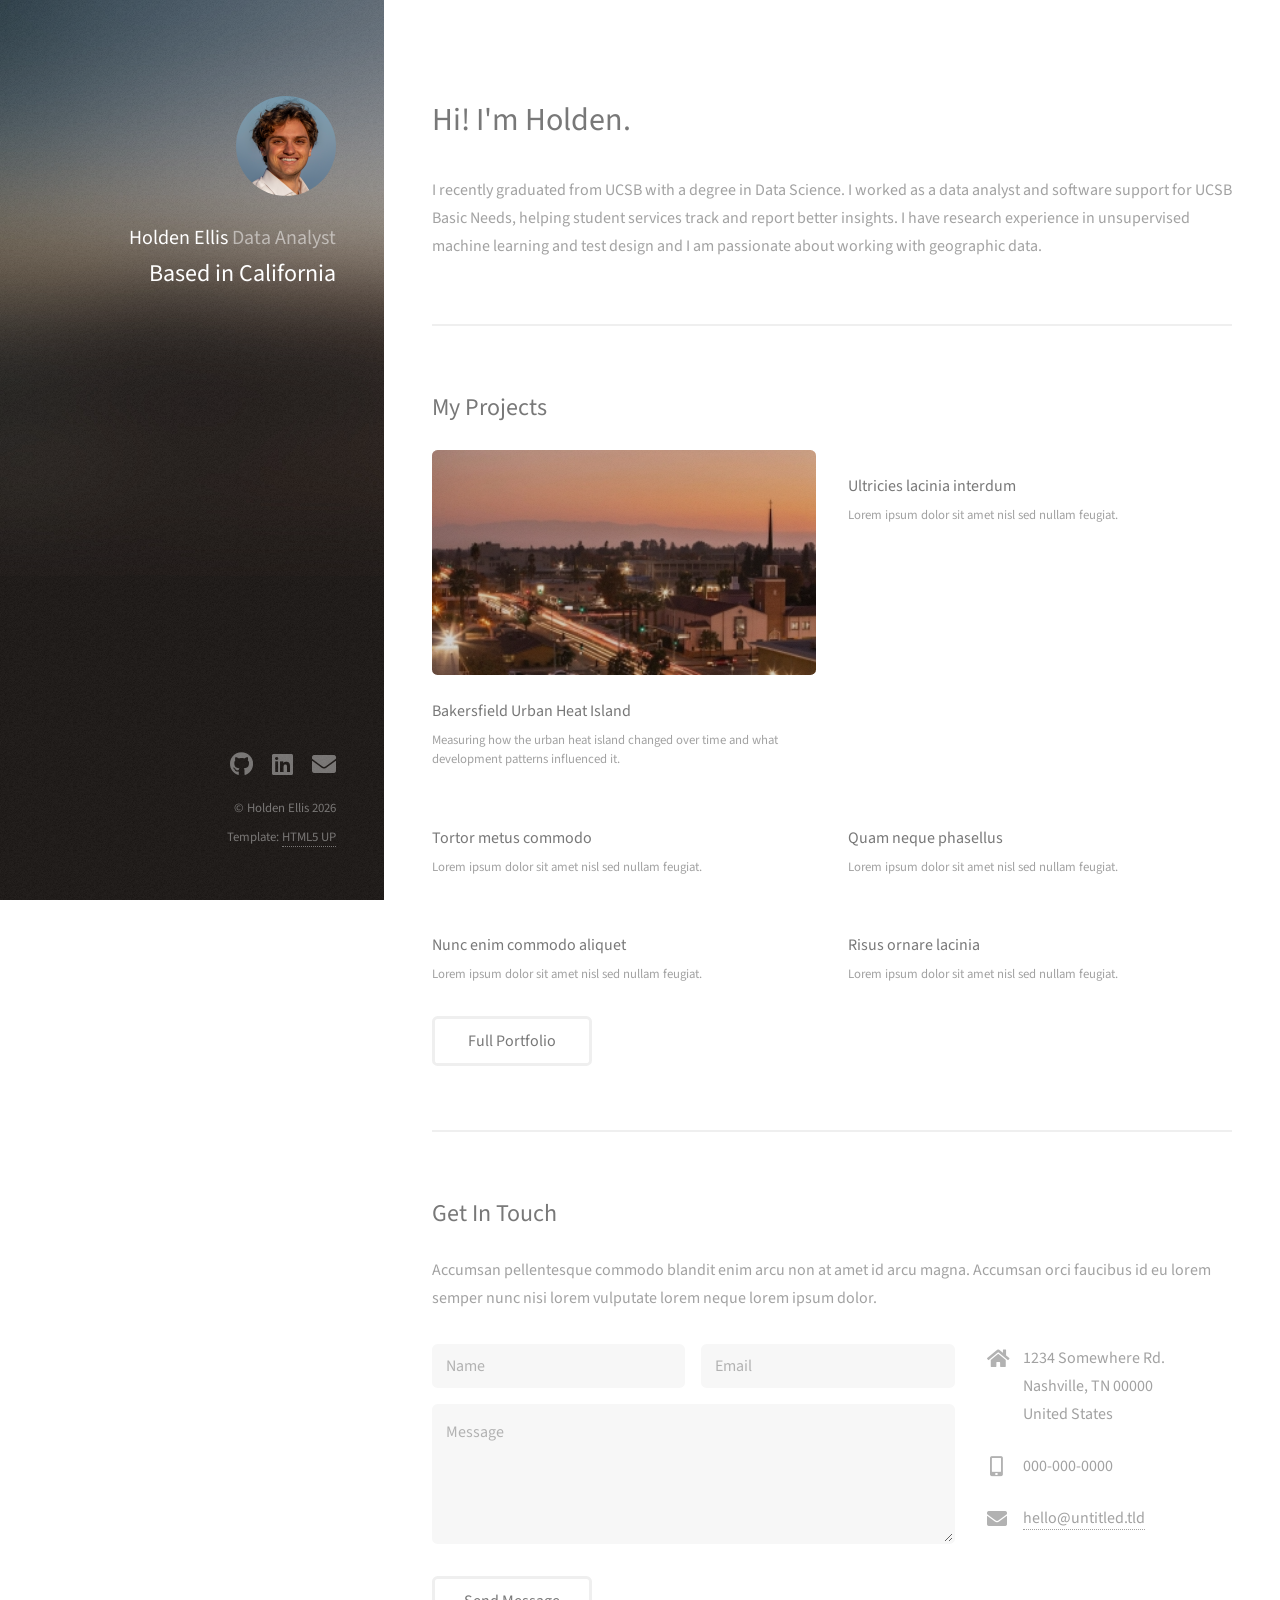
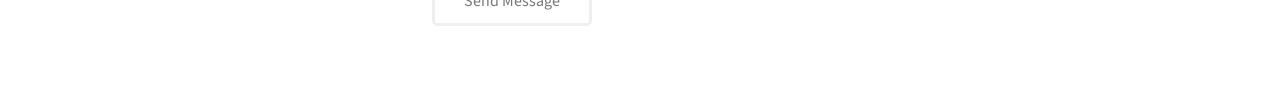
==== commit 445d362d: "Updated home page and added a project" ====
--- a/index.html
+++ b/index.html
@@ -16,10 +16,10 @@
 		<!-- Header -->
 			<header id="header">
 				<div class="inner">
-					<a href="#" class="image avatar"><img src="images/avatar.jpg" alt="" /></a>
-					<h1><strong>I am Strata</strong>, a super simple<br />
-					responsive site template freebie<br />
-					crafted by <a href="http://html5up.net">HTML5 UP</a>.</h1>
+					<a href="#" class="image avatar"><img src="images/avatar.png" alt="" /></a>
+					<h1><strong class="identity-name">Holden Ellis</strong><br />
+					<span class="identity-role">Data Analyst</span></h1>
+					<h2 class="identity-location">Based in California</h2>
 				</div>
 			</header>
 
@@ -29,23 +29,19 @@
 				<!-- One -->
 					<section id="one">
 						<header class="major">
-							<h2>Ipsum lorem dolor aliquam ante commodo<br />
-							magna sed accumsan arcu neque.</h2>
+							<h2>Hi! I'm Holden.</h2>
 						</header>
-						<p>Accumsan orci faucibus id eu lorem semper. Eu ac iaculis ac nunc nisi lorem vulputate lorem neque cubilia ac in adipiscing in curae lobortis tortor primis integer massa adipiscing id nisi accumsan pellentesque commodo blandit enim arcu non at amet id arcu magna. Accumsan orci faucibus id eu lorem semper nunc nisi lorem vulputate lorem neque cubilia.</p>
-						<ul class="actions">
-							<li><a href="#" class="button">Learn More</a></li>
-						</ul>
+						<p>I recently graduated from UCSB with a degree in Data Science. I worked as a data analyst and software support for UCSB Basic Needs, helping student services track and report better insights. I have research experience in unsupervised machine learning and test design and I am passionate about working with geographic data.</p>
 					</section>
 
 				<!-- Two -->
 					<section id="two">
-						<h2>Recent Work</h2>
+						<h2>My Projects</h2>
 						<div class="row">
 							<article class="col-6 col-12-xsmall work-item">
-								<a href="images/fulls/01.jpg" class="image fit thumb"><img src="images/thumbs/01.jpg" alt="" /></a>
-								<h3>Magna sed consequat tempus</h3>
-								<p>Lorem ipsum dolor sit amet nisl sed nullam feugiat.</p>
+								<a href="heat-island.html" class="image fit thumb project-link"><img src="images/thumbs/01.jpg" alt="Bakersfield Urban Heat Island project" /></a>
+								<h3>Bakersfield Urban Heat Island</h3>
+								<p>Measuring how the urban heat island changed over time and what development patterns influenced it.</p>
 							</article>
 							<article class="col-6 col-12-xsmall work-item">
 								<a href="images/fulls/02.jpg" class="image fit thumb"><img src="images/thumbs/02.jpg" alt="" /></a>
@@ -440,13 +436,12 @@
 			<footer id="footer">
 				<div class="inner">
 					<ul class="icons">
-						<li><a href="#" class="icon brands fa-twitter"><span class="label">Twitter</span></a></li>
-						<li><a href="#" class="icon brands fa-github"><span class="label">Github</span></a></li>
-						<li><a href="#" class="icon brands fa-dribbble"><span class="label">Dribbble</span></a></li>
-						<li><a href="#" class="icon solid fa-envelope"><span class="label">Email</span></a></li>
+						<li><a href="https://github.com/holdenellismain" class="icon brands fa-github"><span class="label">Github</span></a></li>
+						<li><a href="https://www.linkedin.com/in/holden-ellis-74b820282/" class="icon brands fa-linkedin"><span class="label">LinkedIn</span></a></li>
+						<li><a href="mailto:holdenellis66@gmail.com" class="icon solid fa-envelope"><span class="label">Email</span></a></li>
 					</ul>
 					<ul class="copyright">
-						<li>&copy; Untitled</li><li>Design: <a href="http://html5up.net">HTML5 UP</a></li>
+						<li>&copy; Holden Ellis 2026</li><li>Template: <a href="http://html5up.net">HTML5 UP</a></li>
 					</ul>
 				</div>
 			</footer>
--- a/assets/css/main.css
+++ b/assets/css/main.css
@@ -2101,6 +2101,14 @@
 		.image img {
 			border-radius: 0.35em;
 			display: block;
+		}
+
+		figcaption {
+			text-align: center;
+		}
+
+		.image.project-figure:before {
+			display: none;
 		}
 
 		.image.left {
@@ -2607,6 +2615,54 @@
 		width: 35%;
 	}
 
+		body.project-page #header:before {
+			background-image: url("../../images/fulls/01.jpg");
+			background-repeat: repeat-y;
+			background-size: 200% auto;
+			content: '';
+			filter: blur(12px);
+			height: 105%;
+			left: 0;
+			position: absolute;
+			top: -2.5%;
+			transform: translateY(var(--header-parallax, 0px)) scale(1.03);
+			transform-origin: center center;
+			width: 100%;
+			z-index: 0;
+		}
+
+		body.project-page #header {
+			overflow: hidden;
+		}
+
+		body.project-page #header > * {
+			position: relative;
+			z-index: 1;
+		}
+
+		body.project-page #header #footer {
+			position: absolute;
+			top: 50%;
+			transform: translateY(-50%);
+		}
+
+		body.project-page #header #footer .fa-arrow-left:before {
+			font-size: 2em;
+		}
+
+		@media screen and (min-width: 981px) {
+
+			body.project-page #header {
+				width: 25%;
+			}
+
+			body.project-page #main {
+				margin-left: 25%;
+				width: 75%;
+			}
+
+		}
+
 		#header > * {
 			-moz-flex-shrink: 0;
 			-webkit-flex-shrink: 0;
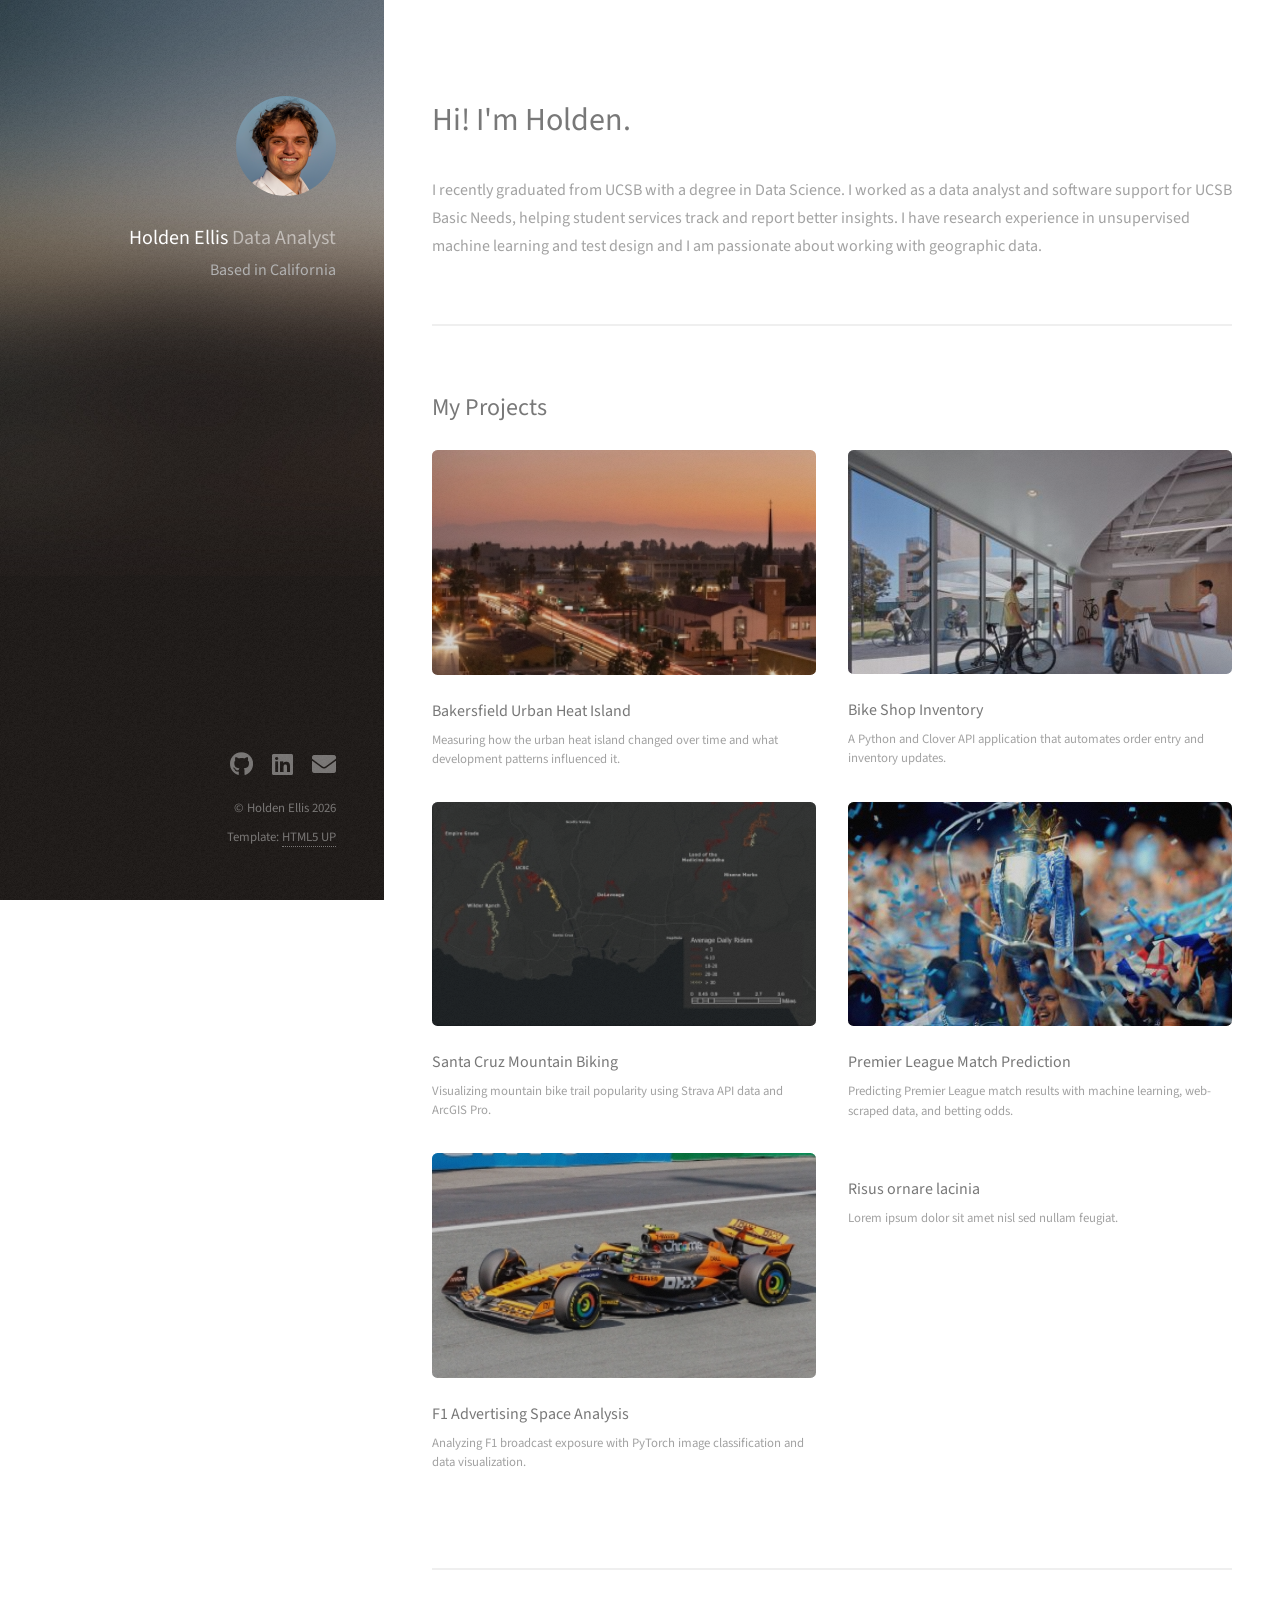
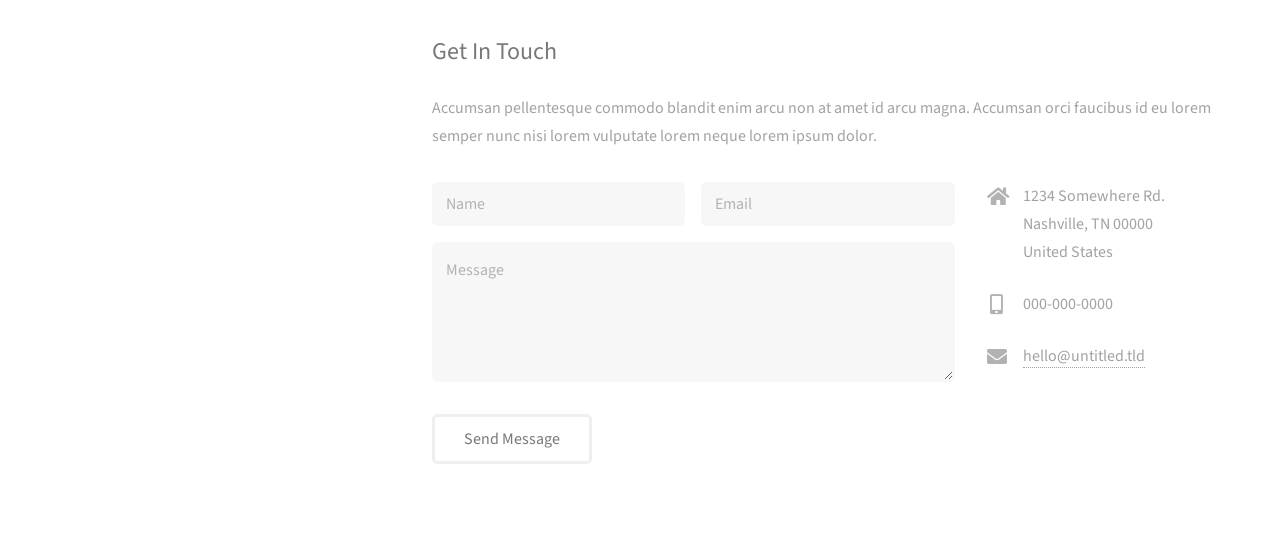
==== commit 70d1fa7e: "Add more project pages" ====
--- a/index.html
+++ b/index.html
@@ -19,7 +19,7 @@
 					<a href="#" class="image avatar"><img src="images/avatar.png" alt="" /></a>
 					<h1><strong class="identity-name">Holden Ellis</strong><br />
 					<span class="identity-role">Data Analyst</span></h1>
-					<h2 class="identity-location">Based in California</h2>
+					<p class="identity-location">Based in California</p>
 				</div>
 			</header>
 
@@ -44,24 +44,24 @@
 								<p>Measuring how the urban heat island changed over time and what development patterns influenced it.</p>
 							</article>
 							<article class="col-6 col-12-xsmall work-item">
-								<a href="images/fulls/02.jpg" class="image fit thumb"><img src="images/thumbs/02.jpg" alt="" /></a>
-								<h3>Ultricies lacinia interdum</h3>
-								<p>Lorem ipsum dolor sit amet nisl sed nullam feugiat.</p>
-							</article>
-							<article class="col-6 col-12-xsmall work-item">
-								<a href="images/fulls/03.jpg" class="image fit thumb"><img src="images/thumbs/03.jpg" alt="" /></a>
-								<h3>Tortor metus commodo</h3>
-								<p>Lorem ipsum dolor sit amet nisl sed nullam feugiat.</p>
-							</article>
-							<article class="col-6 col-12-xsmall work-item">
-								<a href="images/fulls/04.jpg" class="image fit thumb"><img src="images/thumbs/04.jpg" alt="" /></a>
-								<h3>Quam neque phasellus</h3>
-								<p>Lorem ipsum dolor sit amet nisl sed nullam feugiat.</p>
-							</article>
-							<article class="col-6 col-12-xsmall work-item">
-								<a href="images/fulls/05.jpg" class="image fit thumb"><img src="images/thumbs/05.jpg" alt="" /></a>
-								<h3>Nunc enim commodo aliquet</h3>
-								<p>Lorem ipsum dolor sit amet nisl sed nullam feugiat.</p>
+								<a href="bike-shop-inventory.html" class="image fit thumb project-link"><img src="images/thumbs/02.jpg" alt="Bike Shop Inventory Management project" /></a>
+								<h3>Bike Shop Inventory</h3>
+								<p>A Python and Clover API application that automates order entry and inventory updates.</p>
+							</article>
+							<article class="col-6 col-12-xsmall work-item">
+								<a href="santa-cruz-mountain-biking.html" class="image fit thumb project-link"><img src="images/thumbs/03.jpg" alt="Santa Cruz Mountain Biking project" /></a>
+								<h3>Santa Cruz Mountain Biking</h3>
+								<p>Visualizing mountain bike trail popularity using Strava API data and ArcGIS Pro.</p>
+							</article>
+							<article class="col-6 col-12-xsmall work-item">
+								<a href="football-match-prediction.html" class="image fit thumb project-link"><img src="images/thumbs/04.jpg" alt="English Premier League Match Prediction project" /></a>
+								<h3>Premier League Match Prediction</h3>
+								<p>Predicting Premier League match results with machine learning, web-scraped data, and betting odds.</p>
+							</article>
+							<article class="col-6 col-12-xsmall work-item">
+								<a href="f1-advertising.html" class="image fit thumb project-link"><img src="images/thumbs/05.jpg" alt="F1 Advertising Space Analysis project" /></a>
+								<h3>F1 Advertising Space Analysis</h3>
+								<p>Analyzing F1 broadcast exposure with PyTorch image classification and data visualization.</p>
 							</article>
 							<article class="col-6 col-12-xsmall work-item">
 								<a href="images/fulls/06.jpg" class="image fit thumb"><img src="images/thumbs/06.jpg" alt="" /></a>
@@ -69,9 +69,6 @@
 								<p>Lorem ipsum dolor sit amet nisl sed nullam feugiat.</p>
 							</article>
 						</div>
-						<ul class="actions">
-							<li><a href="#" class="button">Full Portfolio</a></li>
-						</ul>
 					</section>
 
 				<!-- Three -->
--- a/assets/css/main.css
+++ b/assets/css/main.css
@@ -2615,54 +2615,6 @@
 		width: 35%;
 	}
 
-		body.project-page #header:before {
-			background-image: url("../../images/fulls/01.jpg");
-			background-repeat: repeat-y;
-			background-size: 200% auto;
-			content: '';
-			filter: blur(12px);
-			height: 105%;
-			left: 0;
-			position: absolute;
-			top: -2.5%;
-			transform: translateY(var(--header-parallax, 0px)) scale(1.03);
-			transform-origin: center center;
-			width: 100%;
-			z-index: 0;
-		}
-
-		body.project-page #header {
-			overflow: hidden;
-		}
-
-		body.project-page #header > * {
-			position: relative;
-			z-index: 1;
-		}
-
-		body.project-page #header #footer {
-			position: absolute;
-			top: 50%;
-			transform: translateY(-50%);
-		}
-
-		body.project-page #header #footer .fa-arrow-left:before {
-			font-size: 2em;
-		}
-
-		@media screen and (min-width: 981px) {
-
-			body.project-page #header {
-				width: 25%;
-			}
-
-			body.project-page #main {
-				margin-left: 25%;
-				width: 75%;
-			}
-
-		}
-
 		#header > * {
 			-moz-flex-shrink: 0;
 			-webkit-flex-shrink: 0;
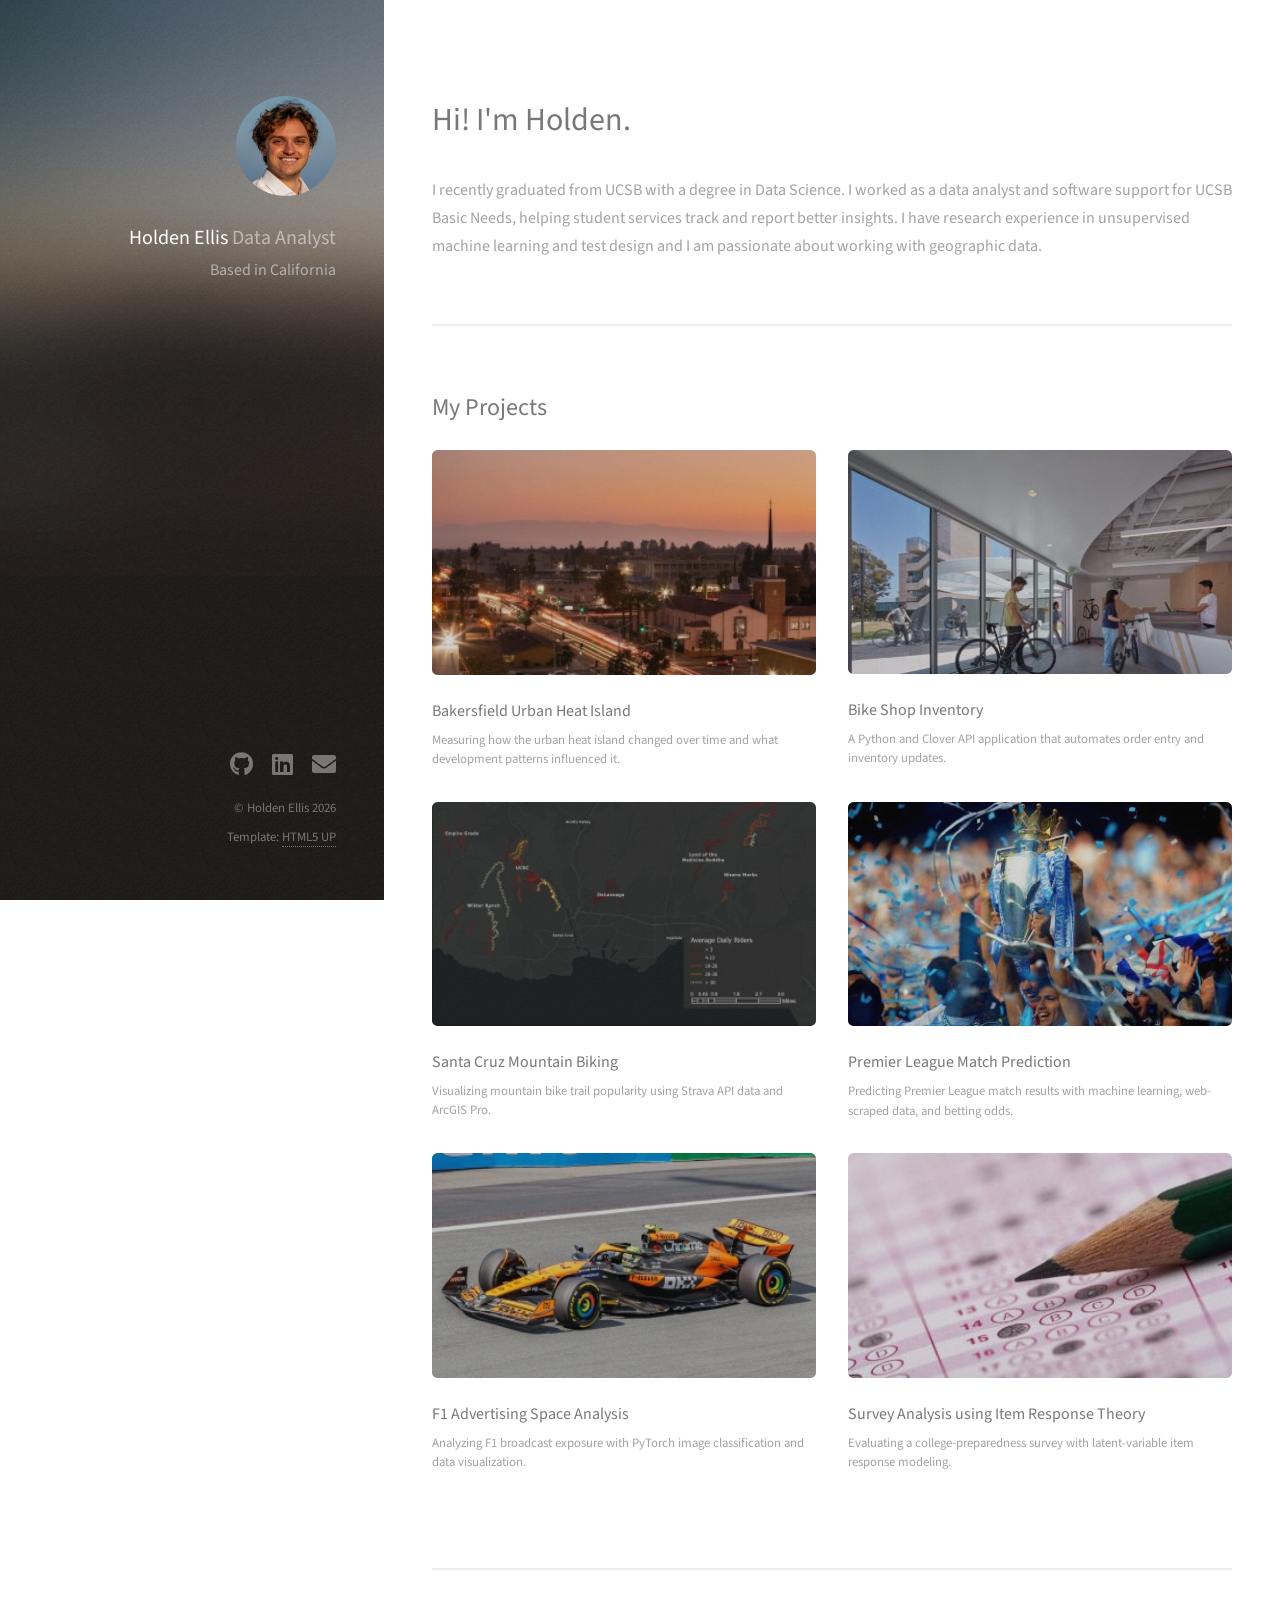
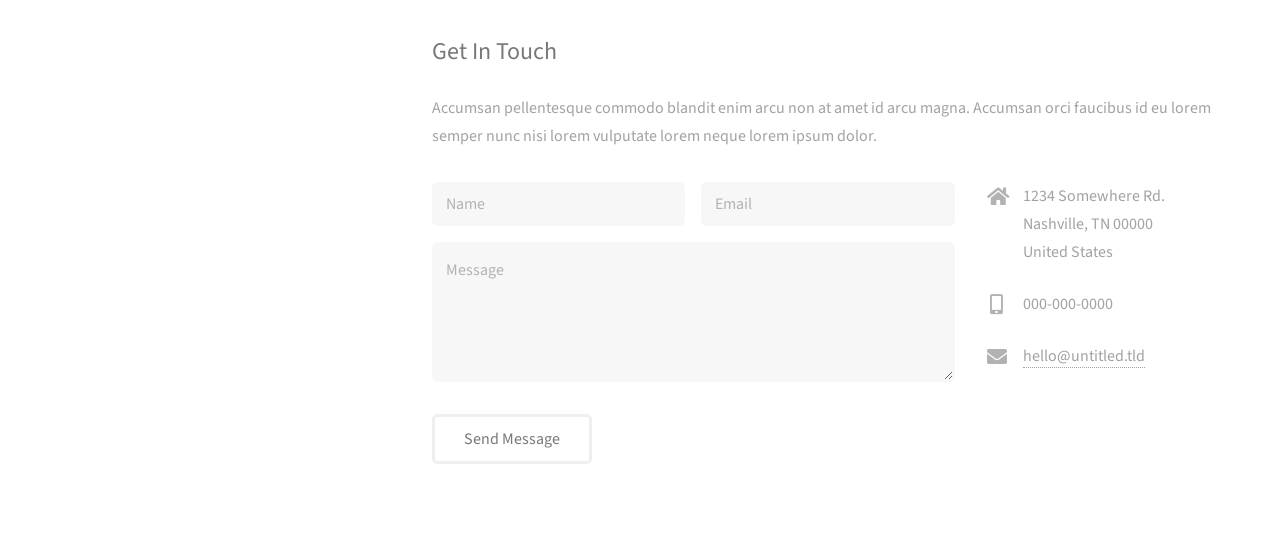
==== commit 83fd38f8: "Added survey data analysis page" ====
--- a/index.html
+++ b/index.html
@@ -64,9 +64,9 @@
 								<p>Analyzing F1 broadcast exposure with PyTorch image classification and data visualization.</p>
 							</article>
 							<article class="col-6 col-12-xsmall work-item">
-								<a href="images/fulls/06.jpg" class="image fit thumb"><img src="images/thumbs/06.jpg" alt="" /></a>
-								<h3>Risus ornare lacinia</h3>
-								<p>Lorem ipsum dolor sit amet nisl sed nullam feugiat.</p>
+									<a href="survey-analysis-irt.html" class="image fit thumb project-link"><img src="images/thumbs/06.jpg" alt="Survey Analysis using Item Response Theory project" /></a>
+									<h3>Survey Analysis using Item Response Theory</h3>
+									<p>Evaluating a college-preparedness survey with latent-variable item response modeling.</p>
 							</article>
 						</div>
 					</section>
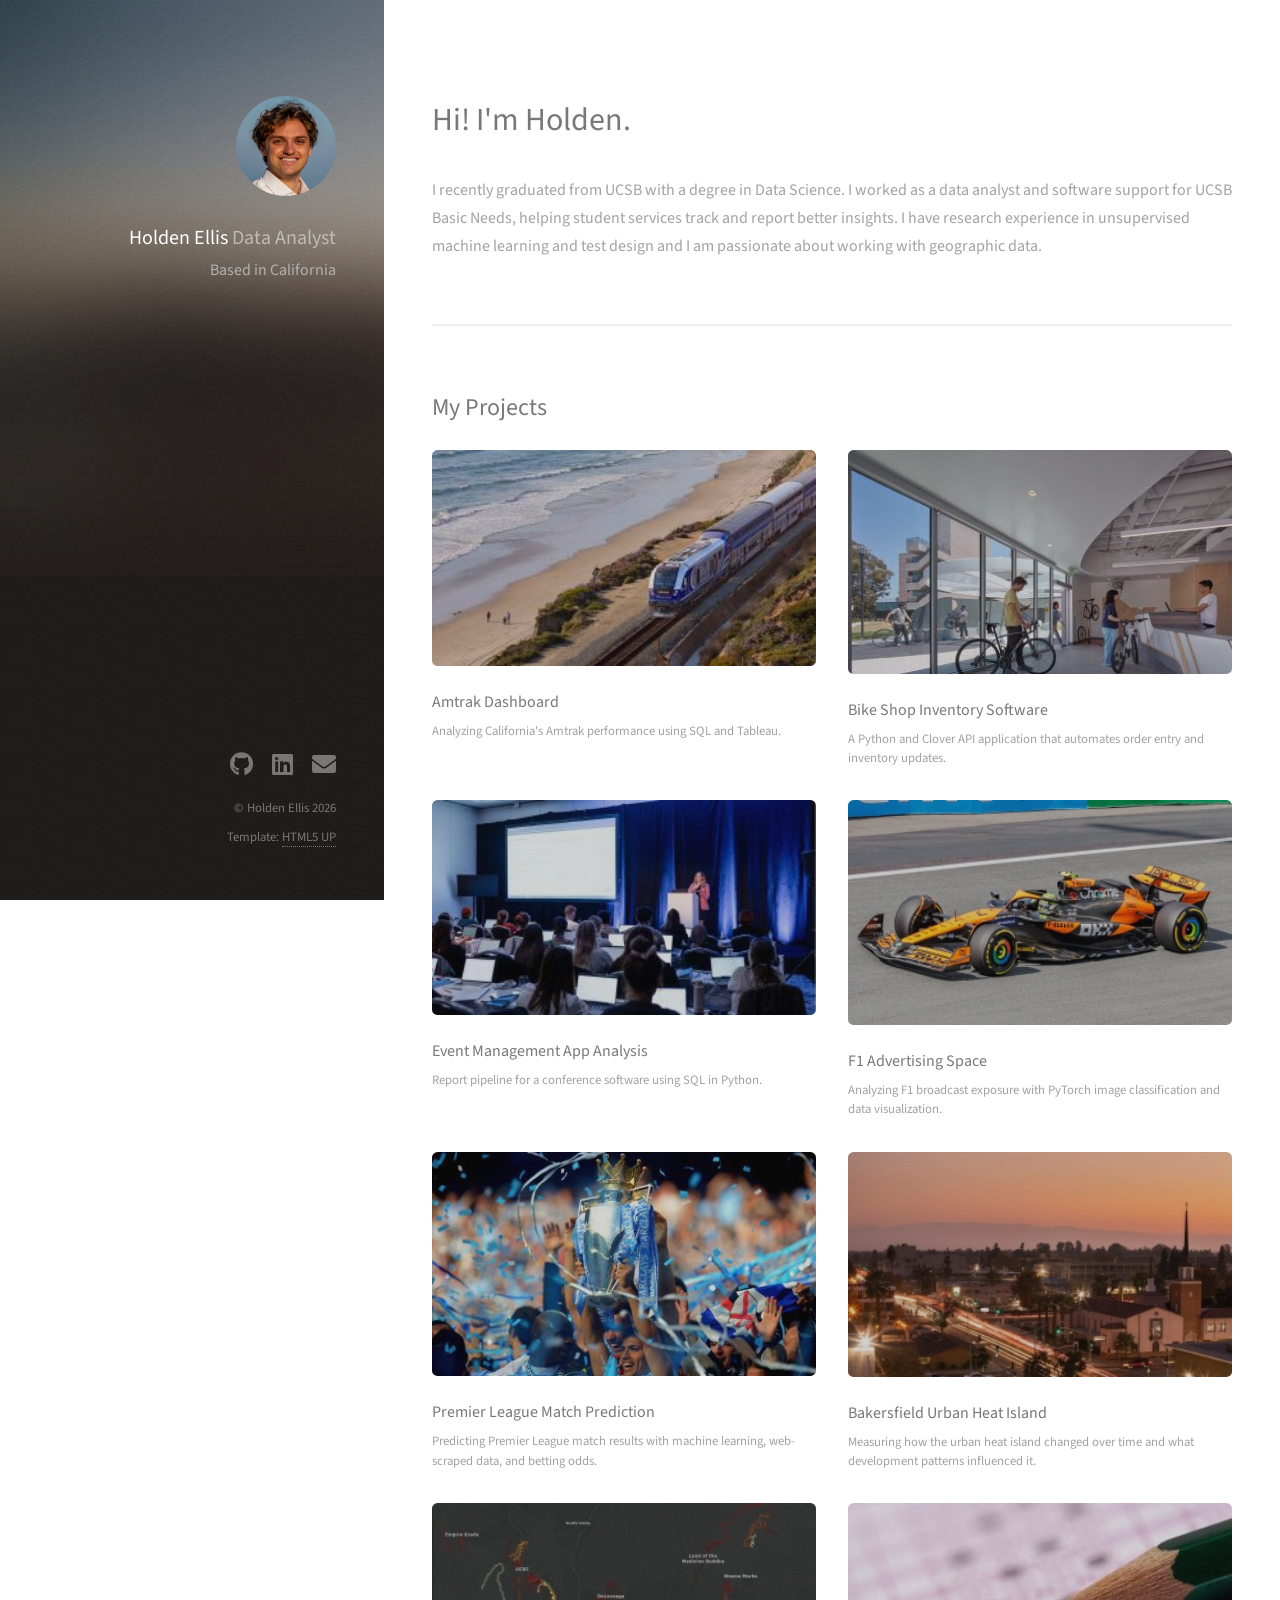
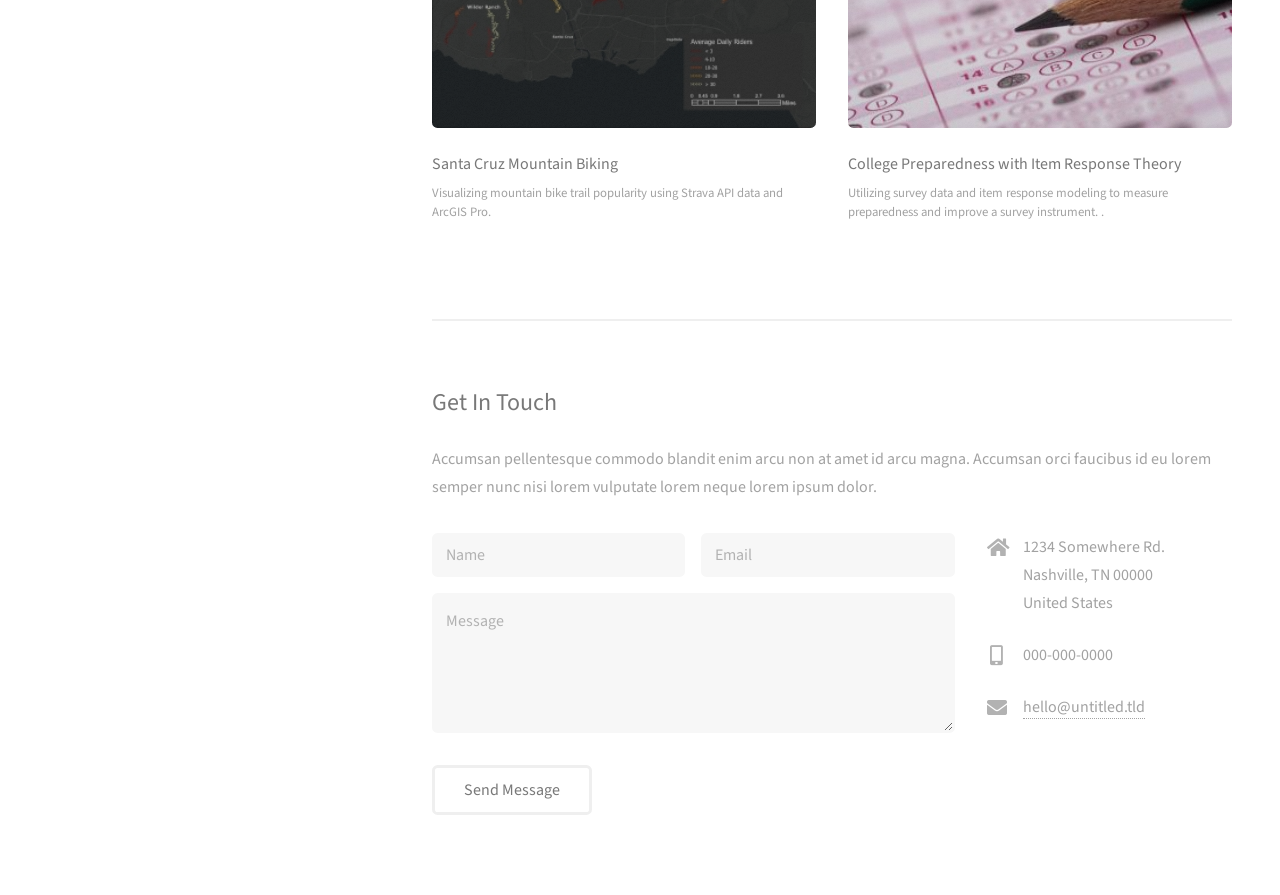
==== commit bc7bd090: "added new pages amtrak and conference software" ====
--- a/index.html
+++ b/index.html
@@ -39,34 +39,44 @@
 						<h2>My Projects</h2>
 						<div class="row">
 							<article class="col-6 col-12-xsmall work-item">
+									<a href="amtrak.html" class="image fit thumb project-link"><img src="images/thumbs/07.jpg" alt="California Amtrak Dashboard" /></a>
+									<h3>Amtrak Dashboard</h3>
+									<p>Analyzing California's Amtrak performance using SQL and Tableau.</p>
+							</article>
+							<article class="col-6 col-12-xsmall work-item">
+								<a href="bike-shop-inventory.html" class="image fit thumb project-link"><img src="images/thumbs/02.jpg" alt="Bike Shop Inventory Management project" /></a>
+								<h3>Bike Shop Inventory Software</h3>
+								<p>A Python and Clover API application that automates order entry and inventory updates.</p>
+							</article>
+							<article class="col-6 col-12-xsmall work-item">
+									<a href="event-software.html" class="image fit thumb project-link"><img src="images/thumbs/08.jpg" alt="Event Software project" /></a>
+									<h3>Event Management App Analysis</h3>
+									<p>Report pipeline for a conference software using SQL in Python.</p>
+							</article>
+							<article class="col-6 col-12-xsmall work-item">
+								<a href="f1-advertising.html" class="image fit thumb project-link"><img src="images/thumbs/05.jpg" alt="F1 Advertising Space Analysis project" /></a>
+								<h3>F1 Advertising Space</h3>
+								<p>Analyzing F1 broadcast exposure with PyTorch image classification and data visualization.</p>
+							</article>
+							<article class="col-6 col-12-xsmall work-item">
+								<a href="football-match-prediction.html" class="image fit thumb project-link"><img src="images/thumbs/04.jpg" alt="English Premier League Match Prediction project" /></a>
+								<h3>Premier League Match Prediction</h3>
+								<p>Predicting Premier League match results with machine learning, web-scraped data, and betting odds.</p>
+							</article>
+							<article class="col-6 col-12-xsmall work-item">
 								<a href="heat-island.html" class="image fit thumb project-link"><img src="images/thumbs/01.jpg" alt="Bakersfield Urban Heat Island project" /></a>
 								<h3>Bakersfield Urban Heat Island</h3>
 								<p>Measuring how the urban heat island changed over time and what development patterns influenced it.</p>
 							</article>
 							<article class="col-6 col-12-xsmall work-item">
-								<a href="bike-shop-inventory.html" class="image fit thumb project-link"><img src="images/thumbs/02.jpg" alt="Bike Shop Inventory Management project" /></a>
-								<h3>Bike Shop Inventory</h3>
-								<p>A Python and Clover API application that automates order entry and inventory updates.</p>
-							</article>
-							<article class="col-6 col-12-xsmall work-item">
 								<a href="santa-cruz-mountain-biking.html" class="image fit thumb project-link"><img src="images/thumbs/03.jpg" alt="Santa Cruz Mountain Biking project" /></a>
 								<h3>Santa Cruz Mountain Biking</h3>
 								<p>Visualizing mountain bike trail popularity using Strava API data and ArcGIS Pro.</p>
 							</article>
 							<article class="col-6 col-12-xsmall work-item">
-								<a href="football-match-prediction.html" class="image fit thumb project-link"><img src="images/thumbs/04.jpg" alt="English Premier League Match Prediction project" /></a>
-								<h3>Premier League Match Prediction</h3>
-								<p>Predicting Premier League match results with machine learning, web-scraped data, and betting odds.</p>
-							</article>
-							<article class="col-6 col-12-xsmall work-item">
-								<a href="f1-advertising.html" class="image fit thumb project-link"><img src="images/thumbs/05.jpg" alt="F1 Advertising Space Analysis project" /></a>
-								<h3>F1 Advertising Space Analysis</h3>
-								<p>Analyzing F1 broadcast exposure with PyTorch image classification and data visualization.</p>
-							</article>
-							<article class="col-6 col-12-xsmall work-item">
-									<a href="survey-analysis-irt.html" class="image fit thumb project-link"><img src="images/thumbs/06.jpg" alt="Survey Analysis using Item Response Theory project" /></a>
-									<h3>Survey Analysis using Item Response Theory</h3>
-									<p>Evaluating a college-preparedness survey with latent-variable item response modeling.</p>
+								<a href="survey-analysis-irt.html" class="image fit thumb project-link"><img src="images/thumbs/06.jpg" alt="Survey Analysis using Item Response Theory project" /></a>
+								<h3>College Preparedness with Item Response Theory</h3>
+								<p>Utilizing survey data and item response modeling to measure preparedness and improve a survey instrument. .</p>
 							</article>
 						</div>
 					</section>
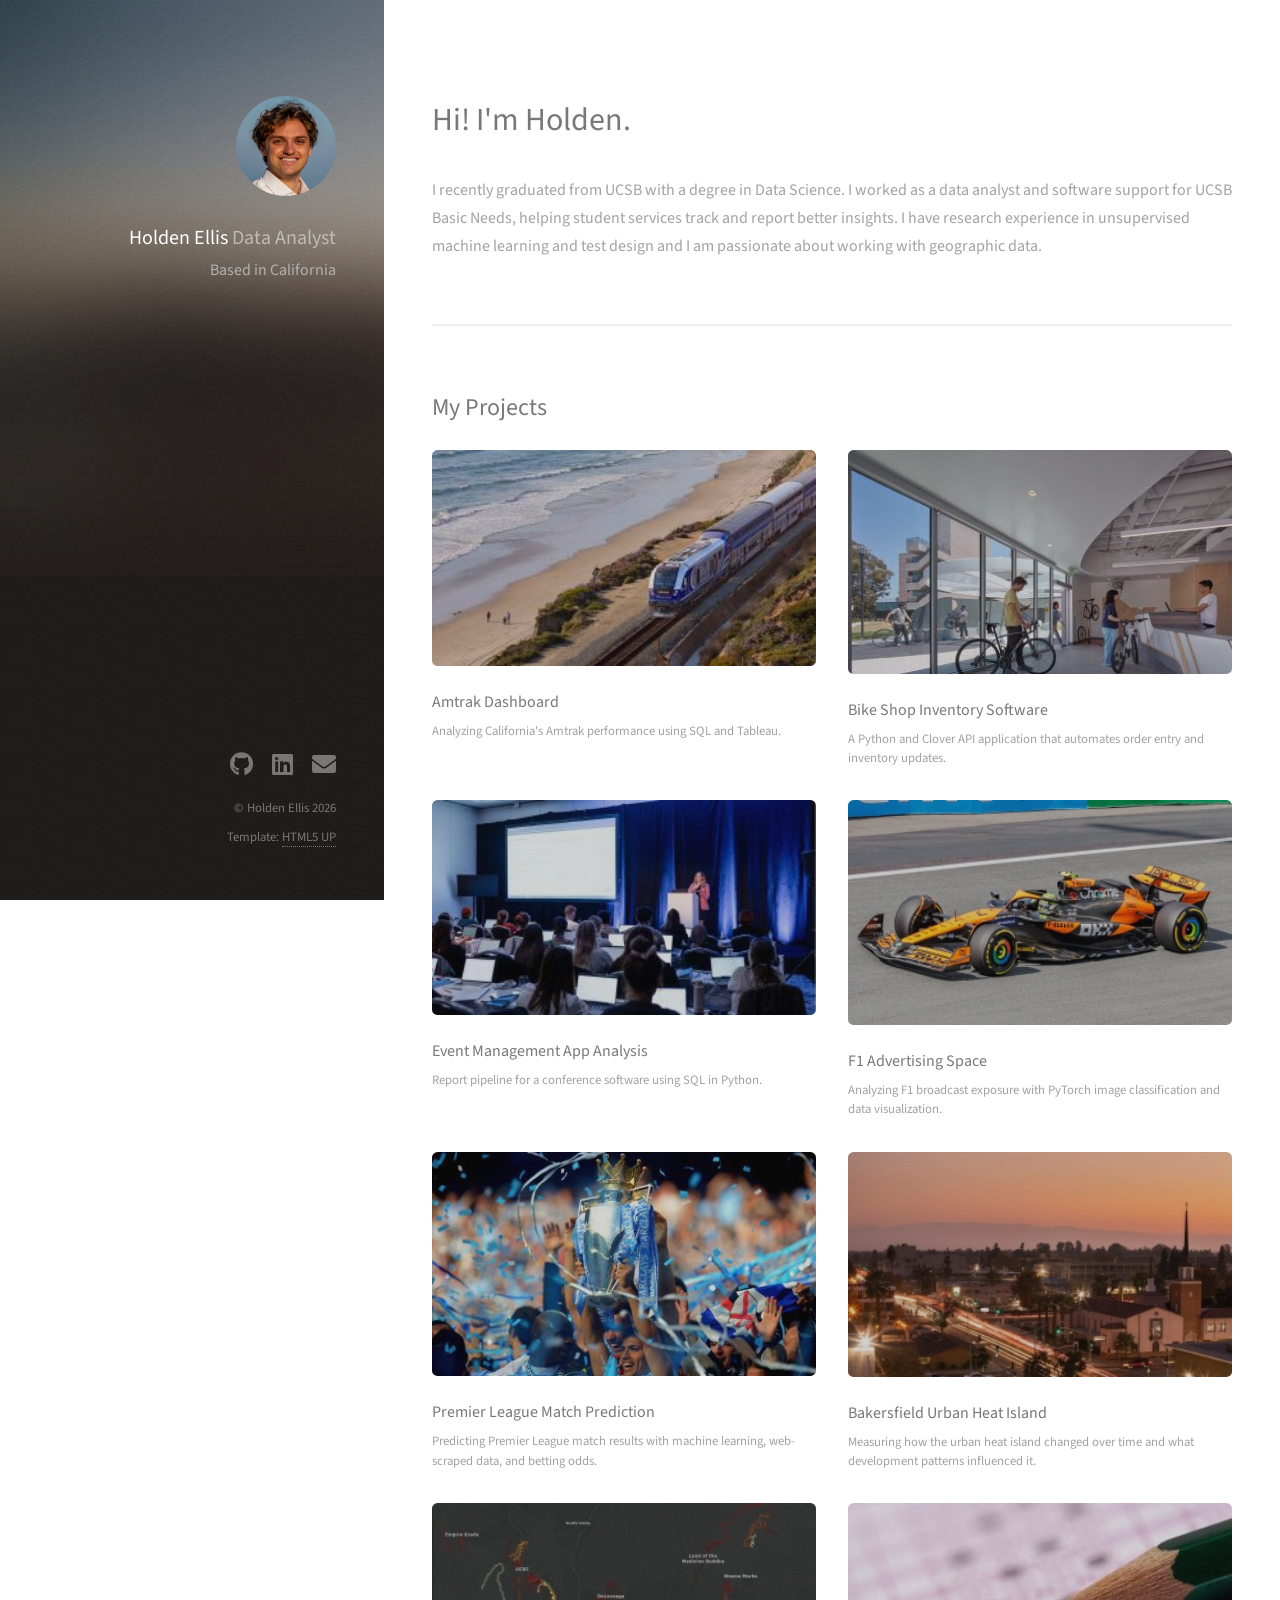
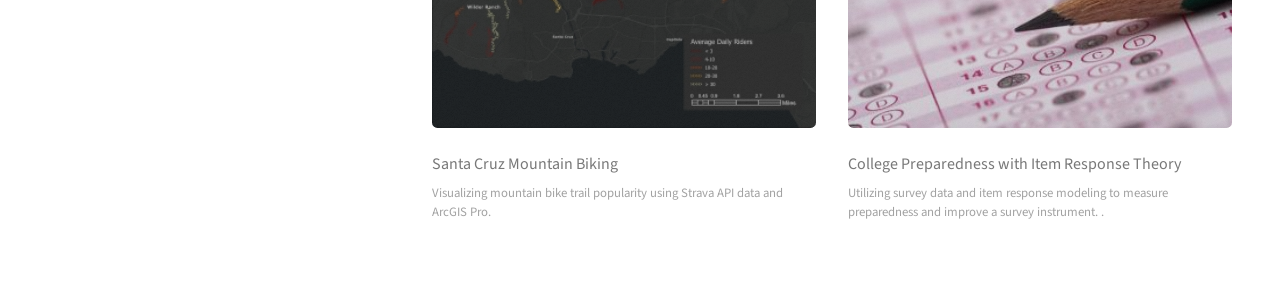
==== commit e247cabc: "Fill out amtrak project page" ====
--- a/index.html
+++ b/index.html
@@ -78,44 +78,6 @@
 								<h3>College Preparedness with Item Response Theory</h3>
 								<p>Utilizing survey data and item response modeling to measure preparedness and improve a survey instrument. .</p>
 							</article>
-						</div>
-					</section>
-
-				<!-- Three -->
-					<section id="three">
-						<h2>Get In Touch</h2>
-						<p>Accumsan pellentesque commodo blandit enim arcu non at amet id arcu magna. Accumsan orci faucibus id eu lorem semper nunc nisi lorem vulputate lorem neque lorem ipsum dolor.</p>
-						<div class="row">
-							<div class="col-8 col-12-small">
-								<form method="post" action="#">
-									<div class="row gtr-uniform gtr-50">
-										<div class="col-6 col-12-xsmall"><input type="text" name="name" id="name" placeholder="Name" /></div>
-										<div class="col-6 col-12-xsmall"><input type="email" name="email" id="email" placeholder="Email" /></div>
-										<div class="col-12"><textarea name="message" id="message" placeholder="Message" rows="4"></textarea></div>
-									</div>
-								</form>
-								<ul class="actions">
-									<li><input type="submit" value="Send Message" /></li>
-								</ul>
-							</div>
-							<div class="col-4 col-12-small">
-								<ul class="labeled-icons">
-									<li>
-										<h3 class="icon solid fa-home"><span class="label">Address</span></h3>
-										1234 Somewhere Rd.<br />
-										Nashville, TN 00000<br />
-										United States
-									</li>
-									<li>
-										<h3 class="icon solid fa-mobile-alt"><span class="label">Phone</span></h3>
-										000-000-0000
-									</li>
-									<li>
-										<h3 class="icon solid fa-envelope"><span class="label">Email</span></h3>
-										<a href="#">hello@untitled.tld</a>
-									</li>
-								</ul>
-							</div>
 						</div>
 					</section>
 
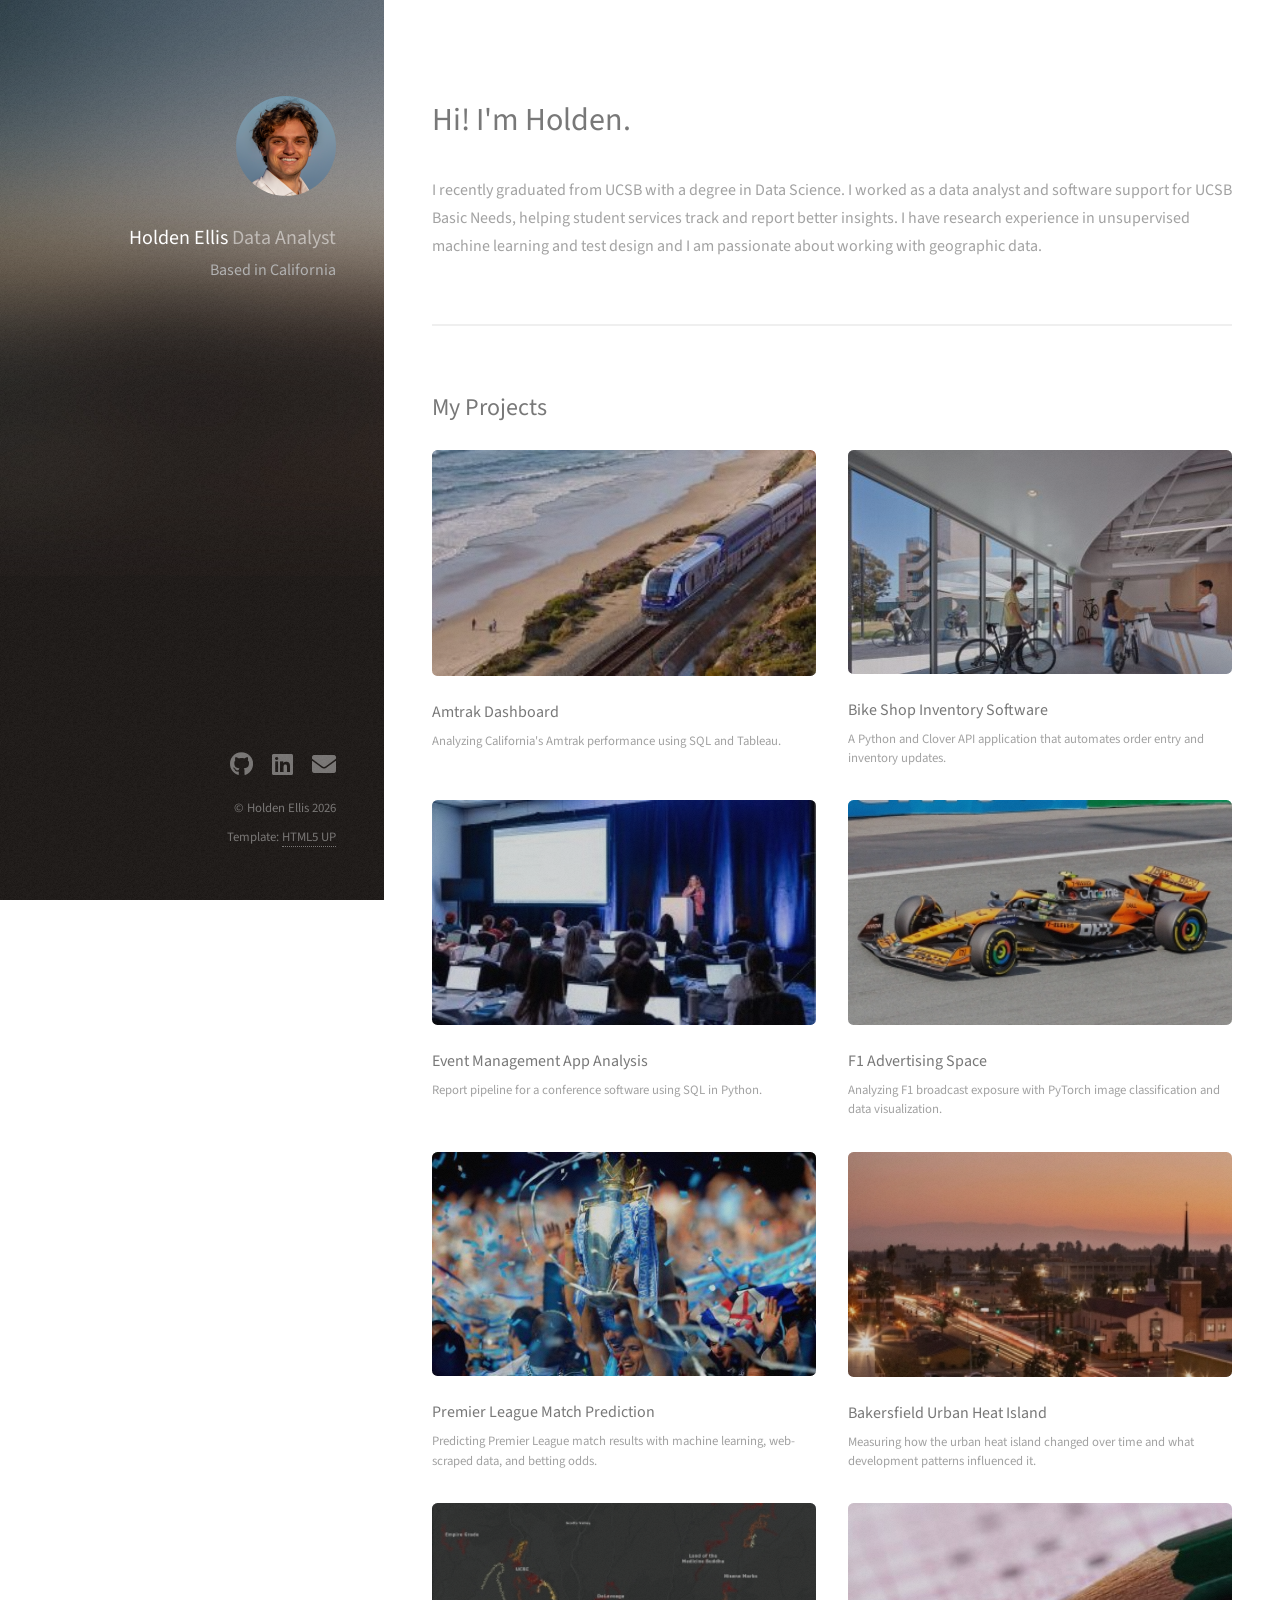
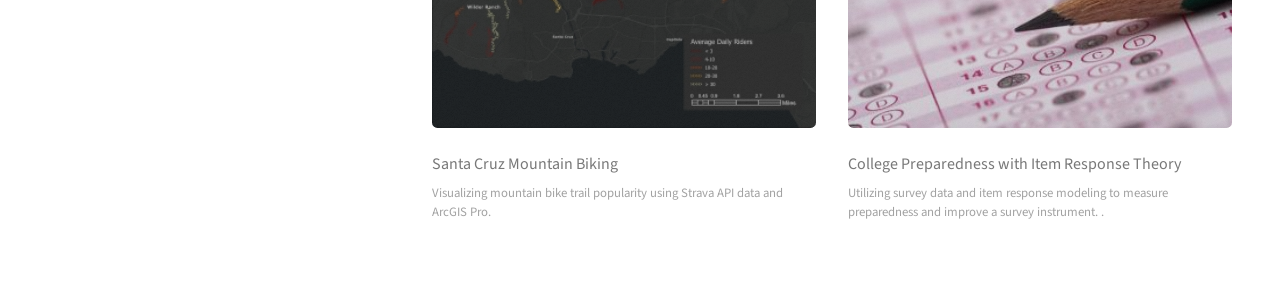
==== commit fbfbb7a3: "Fix images" ====
--- a/index.html
+++ b/index.html
@@ -1,12 +1,7 @@
 <!DOCTYPE HTML>
-<!--
-	Strata by HTML5 UP
-	html5up.net | @ajlkn
-	Free for personal and commercial use under the CCA 3.0 license (html5up.net/license)
--->
 <html>
 	<head>
-		<title>Strata by HTML5 UP</title>
+		<title>Holden Ellis Portfolio</title>
 		<meta charset="utf-8" />
 		<meta name="viewport" content="width=device-width, initial-scale=1, user-scalable=no" />
 		<link rel="stylesheet" href="assets/css/main.css" />
@@ -81,326 +76,6 @@
 						</div>
 					</section>
 
-				<!-- Four -->
-				<!--
-					<section id="four">
-						<h2>Elements</h2>
-
-						<section>
-							<h4>Text</h4>
-							<p>This is <b>bold</b> and this is <strong>strong</strong>. This is <i>italic</i> and this is <em>emphasized</em>.
-							This is <sup>superscript</sup> text and this is <sub>subscript</sub> text.
-							This is <u>underlined</u> and this is code: <code>for (;;) { ... }</code>. Finally, <a href="#">this is a link</a>.</p>
-							<hr />
-							<header>
-								<h4>Heading with a Subtitle</h4>
-								<p>Lorem ipsum dolor sit amet nullam id egestas urna aliquam</p>
-							</header>
-							<p>Nunc lacinia ante nunc ac lobortis. Interdum adipiscing gravida odio porttitor sem non mi integer non faucibus ornare mi ut ante amet placerat aliquet. Volutpat eu sed ante lacinia sapien lorem accumsan varius montes viverra nibh in adipiscing blandit tempus accumsan.</p>
-							<header>
-								<h5>Heading with a Subtitle</h5>
-								<p>Lorem ipsum dolor sit amet nullam id egestas urna aliquam</p>
-							</header>
-							<p>Nunc lacinia ante nunc ac lobortis. Interdum adipiscing gravida odio porttitor sem non mi integer non faucibus ornare mi ut ante amet placerat aliquet. Volutpat eu sed ante lacinia sapien lorem accumsan varius montes viverra nibh in adipiscing blandit tempus accumsan.</p>
-							<hr />
-							<h2>Heading Level 2</h2>
-							<h3>Heading Level 3</h3>
-							<h4>Heading Level 4</h4>
-							<h5>Heading Level 5</h5>
-							<h6>Heading Level 6</h6>
-							<hr />
-							<h5>Blockquote</h5>
-							<blockquote>Fringilla nisl. Donec accumsan interdum nisi, quis tincidunt felis sagittis eget tempus euismod. Vestibulum ante ipsum primis in faucibus vestibulum. Blandit adipiscing eu felis iaculis volutpat ac adipiscing accumsan faucibus. Vestibulum ante ipsum primis in faucibus lorem ipsum dolor sit amet nullam adipiscing eu felis.</blockquote>
-							<h5>Preformatted</h5>
-							<pre><code>i = 0;
-
-while (!deck.isInOrder()) {
-print 'Iteration ' + i;
-deck.shuffle();
-i++;
-}
-
-print 'It took ' + i + ' iterations to sort the deck.';</code></pre>
-						</section>
-
-						<section>
-							<h4>Lists</h4>
-							<div class="row">
-								<div class="col-6 col-12-xsmall">
-									<h5>Unordered</h5>
-									<ul>
-										<li>Dolor pulvinar etiam magna etiam.</li>
-										<li>Sagittis adipiscing lorem eleifend.</li>
-										<li>Felis enim feugiat dolore viverra.</li>
-									</ul>
-									<h5>Alternate</h5>
-									<ul class="alt">
-										<li>Dolor pulvinar etiam magna etiam.</li>
-										<li>Sagittis adipiscing lorem eleifend.</li>
-										<li>Felis enim feugiat dolore viverra.</li>
-									</ul>
-								</div>
-								<div class="col-6 col-12-xsmall">
-									<h5>Ordered</h5>
-									<ol>
-										<li>Dolor pulvinar etiam magna etiam.</li>
-										<li>Etiam vel felis at lorem sed viverra.</li>
-										<li>Felis enim feugiat dolore viverra.</li>
-										<li>Dolor pulvinar etiam magna etiam.</li>
-										<li>Etiam vel felis at lorem sed viverra.</li>
-										<li>Felis enim feugiat dolore viverra.</li>
-									</ol>
-									<h5>Icons</h5>
-									<ul class="icons">
-										<li><a href="#" class="icon brands fa-twitter"><span class="label">Twitter</span></a></li>
-										<li><a href="#" class="icon brands fa-facebook-f"><span class="label">Facebook</span></a></li>
-										<li><a href="#" class="icon brands fa-instagram"><span class="label">Instagram</span></a></li>
-										<li><a href="#" class="icon brands fa-github"><span class="label">Github</span></a></li>
-										<li><a href="#" class="icon brands fa-dribbble"><span class="label">Dribbble</span></a></li>
-										<li><a href="#" class="icon brands fa-tumblr"><span class="label">Tumblr</span></a></li>
-									</ul>
-								</div>
-							</div>
-							<h5>Actions</h5>
-							<ul class="actions">
-								<li><a href="#" class="button primary">Default</a></li>
-								<li><a href="#" class="button">Default</a></li>
-							</ul>
-							<ul class="actions small">
-								<li><a href="#" class="button primary small">Small</a></li>
-								<li><a href="#" class="button small">Small</a></li>
-							</ul>
-							<div class="row">
-								<div class="col-6 col-12-small">
-									<ul class="actions stacked">
-										<li><a href="#" class="button primary">Default</a></li>
-										<li><a href="#" class="button">Default</a></li>
-									</ul>
-								</div>
-								<div class="col-6 col-12-small">
-									<ul class="actions stacked">
-										<li><a href="#" class="button primary small">Small</a></li>
-										<li><a href="#" class="button small">Small</a></li>
-									</ul>
-								</div>
-								<div class="col-6 col-12-small">
-									<ul class="actions stacked">
-										<li><a href="#" class="button primary fit">Default</a></li>
-										<li><a href="#" class="button fit">Default</a></li>
-									</ul>
-								</div>
-								<div class="col-6 col-12-small">
-									<ul class="actions stacked">
-										<li><a href="#" class="button primary small fit">Small</a></li>
-										<li><a href="#" class="button small fit">Small</a></li>
-									</ul>
-								</div>
-							</div>
-						</section>
-
-						<section>
-							<h4>Table</h4>
-							<h5>Default</h5>
-							<div class="table-wrapper">
-								<table>
-									<thead>
-										<tr>
-											<th>Name</th>
-											<th>Description</th>
-											<th>Price</th>
-										</tr>
-									</thead>
-									<tbody>
-										<tr>
-											<td>Item One</td>
-											<td>Ante turpis integer aliquet porttitor.</td>
-											<td>29.99</td>
-										</tr>
-										<tr>
-											<td>Item Two</td>
-											<td>Vis ac commodo adipiscing arcu aliquet.</td>
-											<td>19.99</td>
-										</tr>
-										<tr>
-											<td>Item Three</td>
-											<td> Morbi faucibus arcu accumsan lorem.</td>
-											<td>29.99</td>
-										</tr>
-										<tr>
-											<td>Item Four</td>
-											<td>Vitae integer tempus condimentum.</td>
-											<td>19.99</td>
-										</tr>
-										<tr>
-											<td>Item Five</td>
-											<td>Ante turpis integer aliquet porttitor.</td>
-											<td>29.99</td>
-										</tr>
-									</tbody>
-									<tfoot>
-										<tr>
-											<td colspan="2"></td>
-											<td>100.00</td>
-										</tr>
-									</tfoot>
-								</table>
-							</div>
-
-							<h5>Alternate</h5>
-							<div class="table-wrapper">
-								<table class="alt">
-									<thead>
-										<tr>
-											<th>Name</th>
-											<th>Description</th>
-											<th>Price</th>
-										</tr>
-									</thead>
-									<tbody>
-										<tr>
-											<td>Item One</td>
-											<td>Ante turpis integer aliquet porttitor.</td>
-											<td>29.99</td>
-										</tr>
-										<tr>
-											<td>Item Two</td>
-											<td>Vis ac commodo adipiscing arcu aliquet.</td>
-											<td>19.99</td>
-										</tr>
-										<tr>
-											<td>Item Three</td>
-											<td> Morbi faucibus arcu accumsan lorem.</td>
-											<td>29.99</td>
-										</tr>
-										<tr>
-											<td>Item Four</td>
-											<td>Vitae integer tempus condimentum.</td>
-											<td>19.99</td>
-										</tr>
-										<tr>
-											<td>Item Five</td>
-											<td>Ante turpis integer aliquet porttitor.</td>
-											<td>29.99</td>
-										</tr>
-									</tbody>
-									<tfoot>
-										<tr>
-											<td colspan="2"></td>
-											<td>100.00</td>
-										</tr>
-									</tfoot>
-								</table>
-							</div>
-						</section>
-
-						<section>
-							<h4>Buttons</h4>
-							<ul class="actions">
-								<li><a href="#" class="button primary">Primary</a></li>
-								<li><a href="#" class="button">Default</a></li>
-							</ul>
-							<ul class="actions">
-								<li><a href="#" class="button large">Large</a></li>
-								<li><a href="#" class="button">Default</a></li>
-								<li><a href="#" class="button small">Small</a></li>
-							</ul>
-							<ul class="actions fit">
-								<li><a href="#" class="button primary fit">Fit</a></li>
-								<li><a href="#" class="button fit">Fit</a></li>
-							</ul>
-							<ul class="actions fit small">
-								<li><a href="#" class="button primary fit small">Fit + Small</a></li>
-								<li><a href="#" class="button fit small">Fit + Small</a></li>
-							</ul>
-							<ul class="actions">
-								<li><a href="#" class="button primary icon solid fa-download">Icon</a></li>
-								<li><a href="#" class="button icon solid fa-download">Icon</a></li>
-							</ul>
-							<ul class="actions">
-								<li><span class="button primary disabled">Primary</span></li>
-								<li><span class="button disabled">Default</span></li>
-							</ul>
-						</section>
-
-						<section>
-							<h4>Form</h4>
-							<form method="post" action="#">
-								<div class="row gtr-uniform gtr-50">
-									<div class="col-6 col-12-xsmall">
-										<input type="text" name="demo-name" id="demo-name" value="" placeholder="Name" />
-									</div>
-									<div class="col-6 col-12-xsmall">
-										<input type="email" name="demo-email" id="demo-email" value="" placeholder="Email" />
-									</div>
-									<div class="col-12">
-										<select name="demo-category" id="demo-category">
-											<option value="">- Category -</option>
-											<option value="1">Manufacturing</option>
-											<option value="1">Shipping</option>
-											<option value="1">Administration</option>
-											<option value="1">Human Resources</option>
-										</select>
-									</div>
-									<div class="col-4 col-12-small">
-										<input type="radio" id="demo-priority-low" name="demo-priority" checked>
-										<label for="demo-priority-low">Low Priority</label>
-									</div>
-									<div class="col-4 col-12-small">
-										<input type="radio" id="demo-priority-normal" name="demo-priority">
-										<label for="demo-priority-normal">Normal Priority</label>
-									</div>
-									<div class="col-4 col-12-small">
-										<input type="radio" id="demo-priority-high" name="demo-priority">
-										<label for="demo-priority-high">High Priority</label>
-									</div>
-									<div class="col-6 col-12-small">
-										<input type="checkbox" id="demo-copy" name="demo-copy">
-										<label for="demo-copy">Email me a copy of this message</label>
-									</div>
-									<div class="col-6 col-12-small">
-										<input type="checkbox" id="demo-human" name="demo-human" checked>
-										<label for="demo-human">I am a human and not a robot</label>
-									</div>
-									<div class="col-12">
-										<textarea name="demo-message" id="demo-message" placeholder="Enter your message" rows="6"></textarea>
-									</div>
-									<div class="col-12">
-										<ul class="actions">
-											<li><input type="submit" value="Send Message" class="primary" /></li>
-											<li><input type="reset" value="Reset" /></li>
-										</ul>
-									</div>
-								</div>
-							</form>
-						</section>
-
-						<section>
-							<h4>Image</h4>
-							<h5>Fit</h5>
-							<div class="box alt">
-								<div class="row gtr-50 gtr-uniform">
-									<div class="col-12"><span class="image fit"><img src="images/fulls/05.jpg" alt="" /></span></div>
-									<div class="col-4"><span class="image fit"><img src="images/thumbs/01.jpg" alt="" /></span></div>
-									<div class="col-4"><span class="image fit"><img src="images/thumbs/02.jpg" alt="" /></span></div>
-									<div class="col-4"><span class="image fit"><img src="images/thumbs/03.jpg" alt="" /></span></div>
-									<div class="col-4"><span class="image fit"><img src="images/thumbs/04.jpg" alt="" /></span></div>
-									<div class="col-4"><span class="image fit"><img src="images/thumbs/05.jpg" alt="" /></span></div>
-									<div class="col-4"><span class="image fit"><img src="images/thumbs/06.jpg" alt="" /></span></div>
-									<div class="col-4"><span class="image fit"><img src="images/thumbs/03.jpg" alt="" /></span></div>
-									<div class="col-4"><span class="image fit"><img src="images/thumbs/02.jpg" alt="" /></span></div>
-									<div class="col-4"><span class="image fit"><img src="images/thumbs/01.jpg" alt="" /></span></div>
-								</div>
-							</div>
-							<h5>Left &amp; Right</h5>
-							<p><span class="image left"><img src="images/avatar.jpg" alt="" /></span>Fringilla nisl. Donec accumsan interdum nisi, quis tincidunt felis sagittis eget. tempus euismod. Vestibulum ante ipsum primis in faucibus vestibulum. Blandit adipiscing eu felis iaculis volutpat ac adipiscing accumsan eu faucibus. Integer ac pellentesque praesent tincidunt felis sagittis eget. tempus euismod. Vestibulum ante ipsum primis in faucibus vestibulum. Blandit adipiscing eu felis iaculis volutpat ac adipiscing accumsan eu faucibus. Integer ac pellentesque praesent. Donec accumsan interdum nisi, quis tincidunt felis sagittis eget. tempus euismod. Vestibulum ante ipsum primis in faucibus vestibulum. Blandit adipiscing eu felis iaculis volutpat ac adipiscing accumsan eu faucibus. Integer ac pellentesque praesent tincidunt felis sagittis eget. tempus euismod. Vestibulum ante ipsum primis in faucibus vestibulum. Blandit adipiscing eu felis iaculis volutpat ac adipiscing accumsan eu faucibus. Integer ac pellentesque praesent.</p>
-							<p><span class="image right"><img src="images/avatar.jpg" alt="" /></span>Fringilla nisl. Donec accumsan interdum nisi, quis tincidunt felis sagittis eget. tempus euismod. Vestibulum ante ipsum primis in faucibus vestibulum. Blandit adipiscing eu felis iaculis volutpat ac adipiscing accumsan eu faucibus. Integer ac pellentesque praesent tincidunt felis sagittis eget. tempus euismod. Vestibulum ante ipsum primis in faucibus vestibulum. Blandit adipiscing eu felis iaculis volutpat ac adipiscing accumsan eu faucibus. Integer ac pellentesque praesent. Donec accumsan interdum nisi, quis tincidunt felis sagittis eget. tempus euismod. Vestibulum ante ipsum primis in faucibus vestibulum. Blandit adipiscing eu felis iaculis volutpat ac adipiscing accumsan eu faucibus. Integer ac pellentesque praesent tincidunt felis sagittis eget. tempus euismod. Vestibulum ante ipsum primis in faucibus vestibulum. Blandit adipiscing eu felis iaculis volutpat ac adipiscing accumsan eu faucibus. Integer ac pellentesque praesent.</p>
-						</section>
-
-					</section>
-				-->
-
-			</div>
-
 		<!-- Footer -->
 			<footer id="footer">
 				<div class="inner">
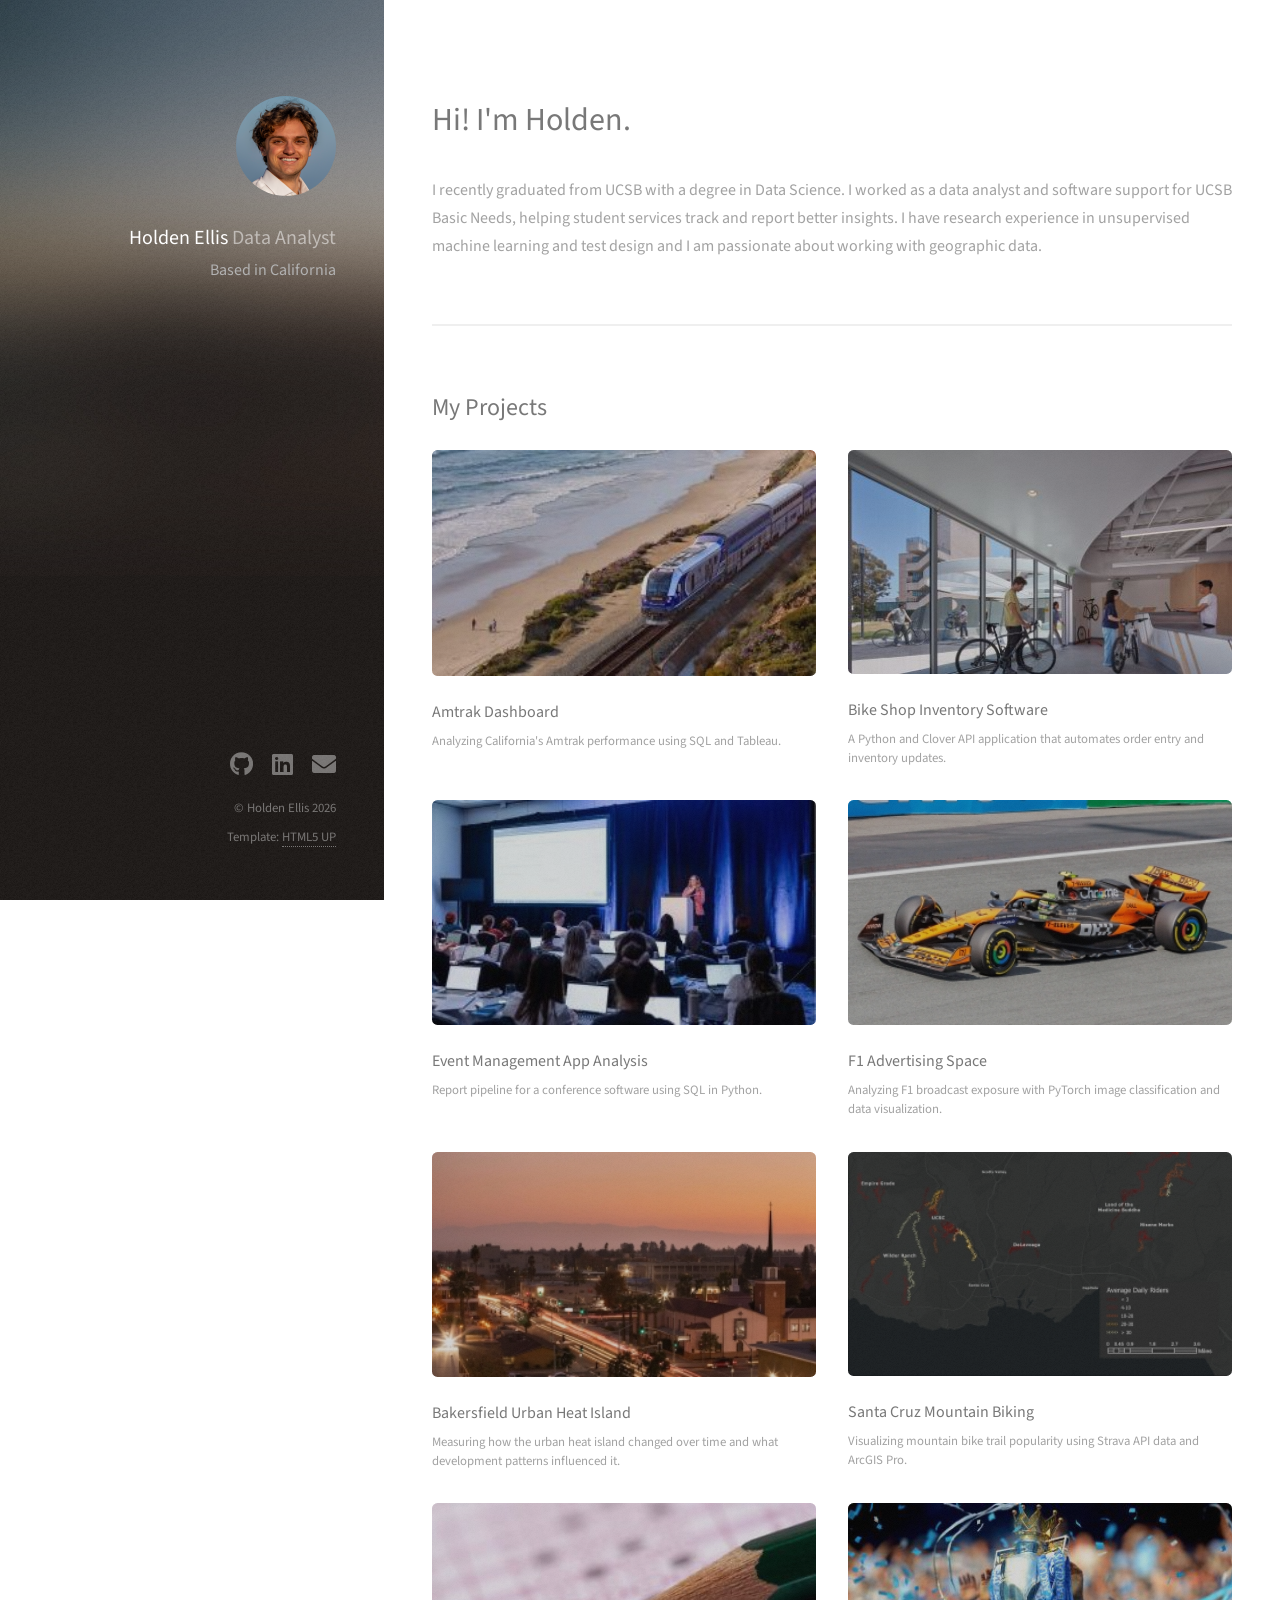
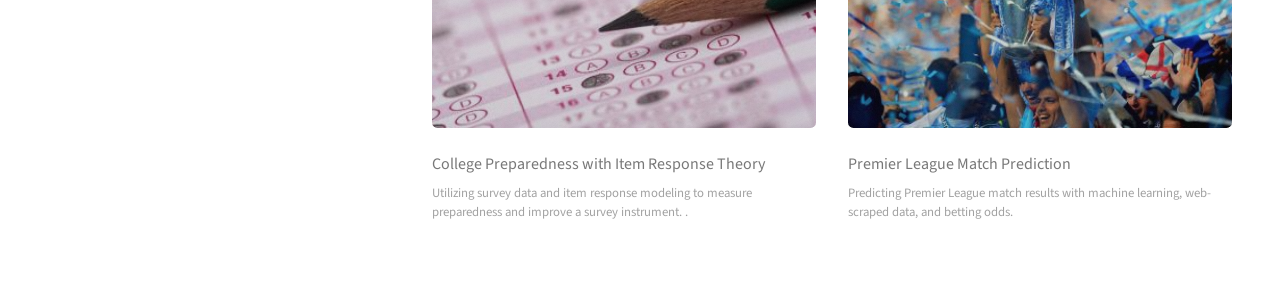
==== commit 44b798c9: "Update page text" ====
--- a/index.html
+++ b/index.html
@@ -54,11 +54,6 @@
 								<p>Analyzing F1 broadcast exposure with PyTorch image classification and data visualization.</p>
 							</article>
 							<article class="col-6 col-12-xsmall work-item">
-								<a href="football-match-prediction.html" class="image fit thumb project-link"><img src="images/thumbs/04.jpg" alt="English Premier League Match Prediction project" /></a>
-								<h3>Premier League Match Prediction</h3>
-								<p>Predicting Premier League match results with machine learning, web-scraped data, and betting odds.</p>
-							</article>
-							<article class="col-6 col-12-xsmall work-item">
 								<a href="heat-island.html" class="image fit thumb project-link"><img src="images/thumbs/01.jpg" alt="Bakersfield Urban Heat Island project" /></a>
 								<h3>Bakersfield Urban Heat Island</h3>
 								<p>Measuring how the urban heat island changed over time and what development patterns influenced it.</p>
@@ -72,6 +67,11 @@
 								<a href="survey-analysis-irt.html" class="image fit thumb project-link"><img src="images/thumbs/06.jpg" alt="Survey Analysis using Item Response Theory project" /></a>
 								<h3>College Preparedness with Item Response Theory</h3>
 								<p>Utilizing survey data and item response modeling to measure preparedness and improve a survey instrument. .</p>
+							</article>
+							<article class="col-6 col-12-xsmall work-item">
+								<a href="football-match-prediction.html" class="image fit thumb project-link"><img src="images/thumbs/04.jpg" alt="English Premier League Match Prediction project" /></a>
+								<h3>Premier League Match Prediction</h3>
+								<p>Predicting Premier League match results with machine learning, web-scraped data, and betting odds.</p>
 							</article>
 						</div>
 					</section>
